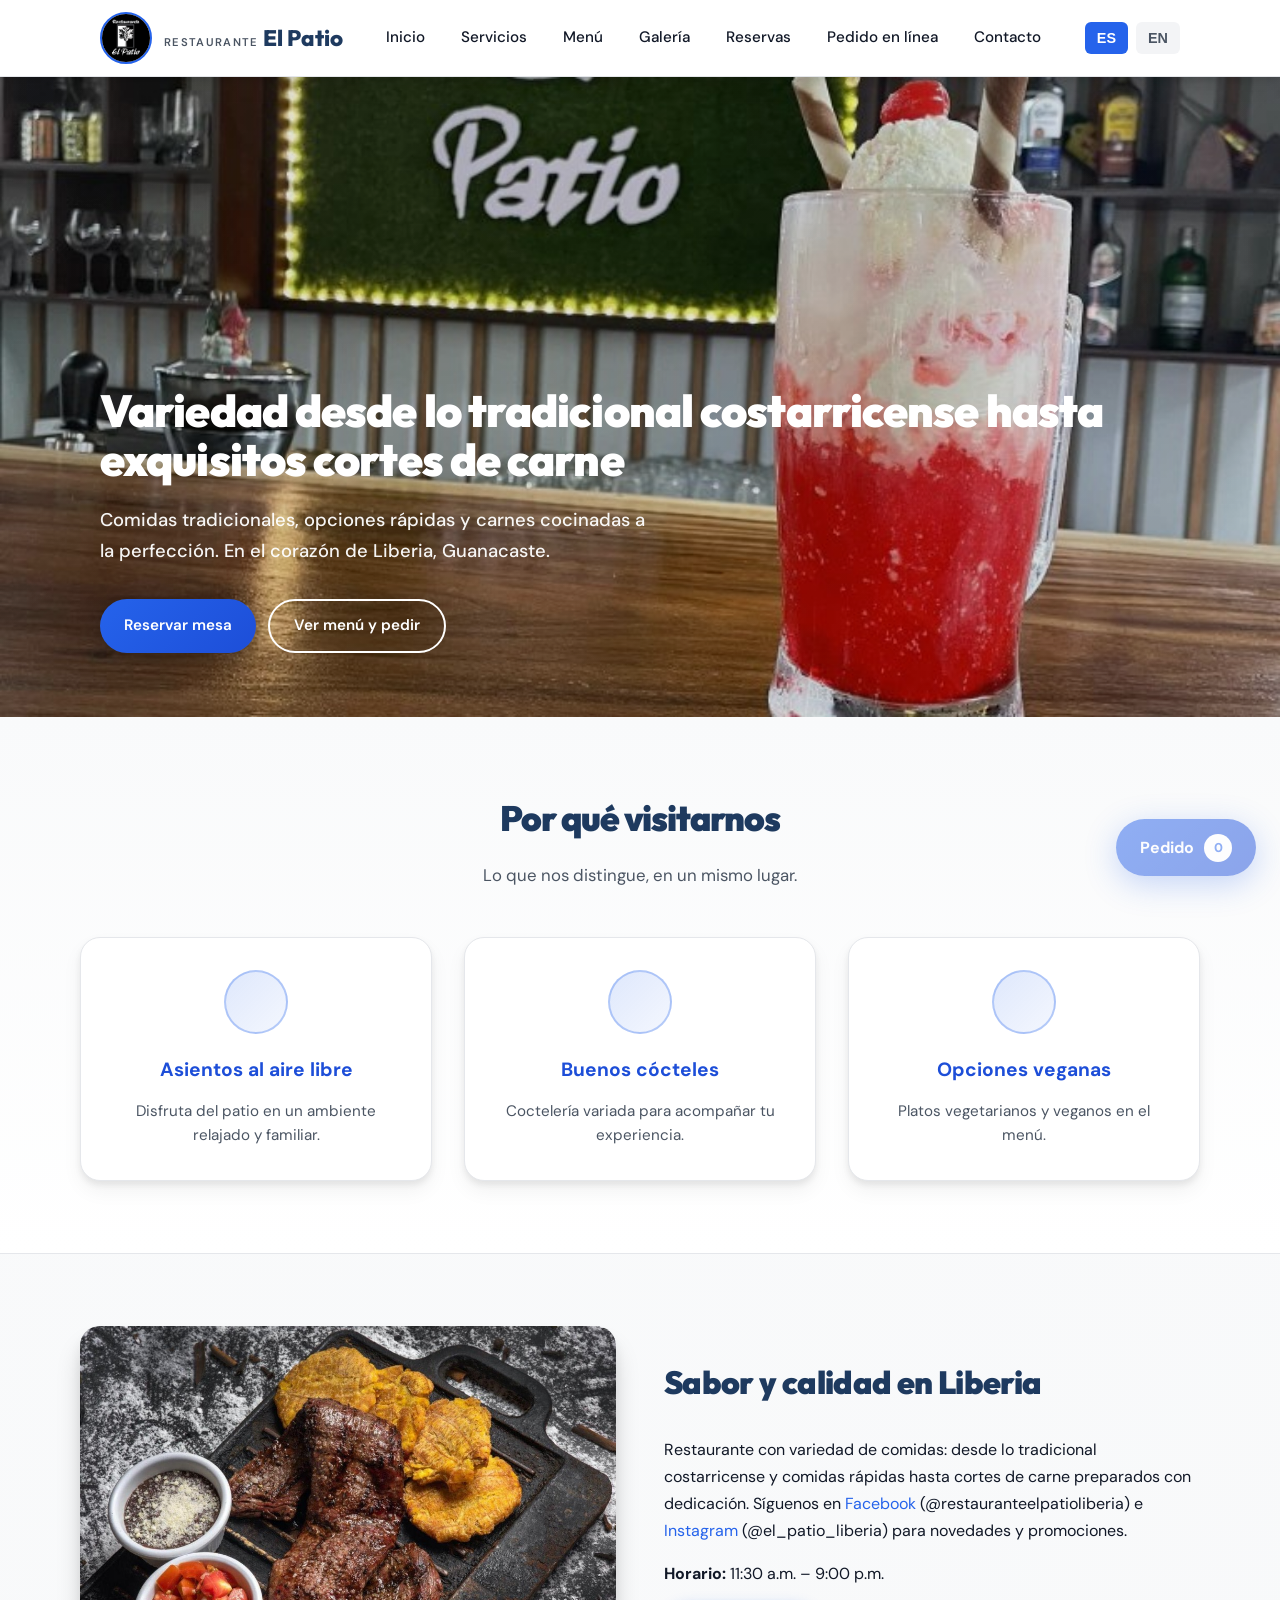
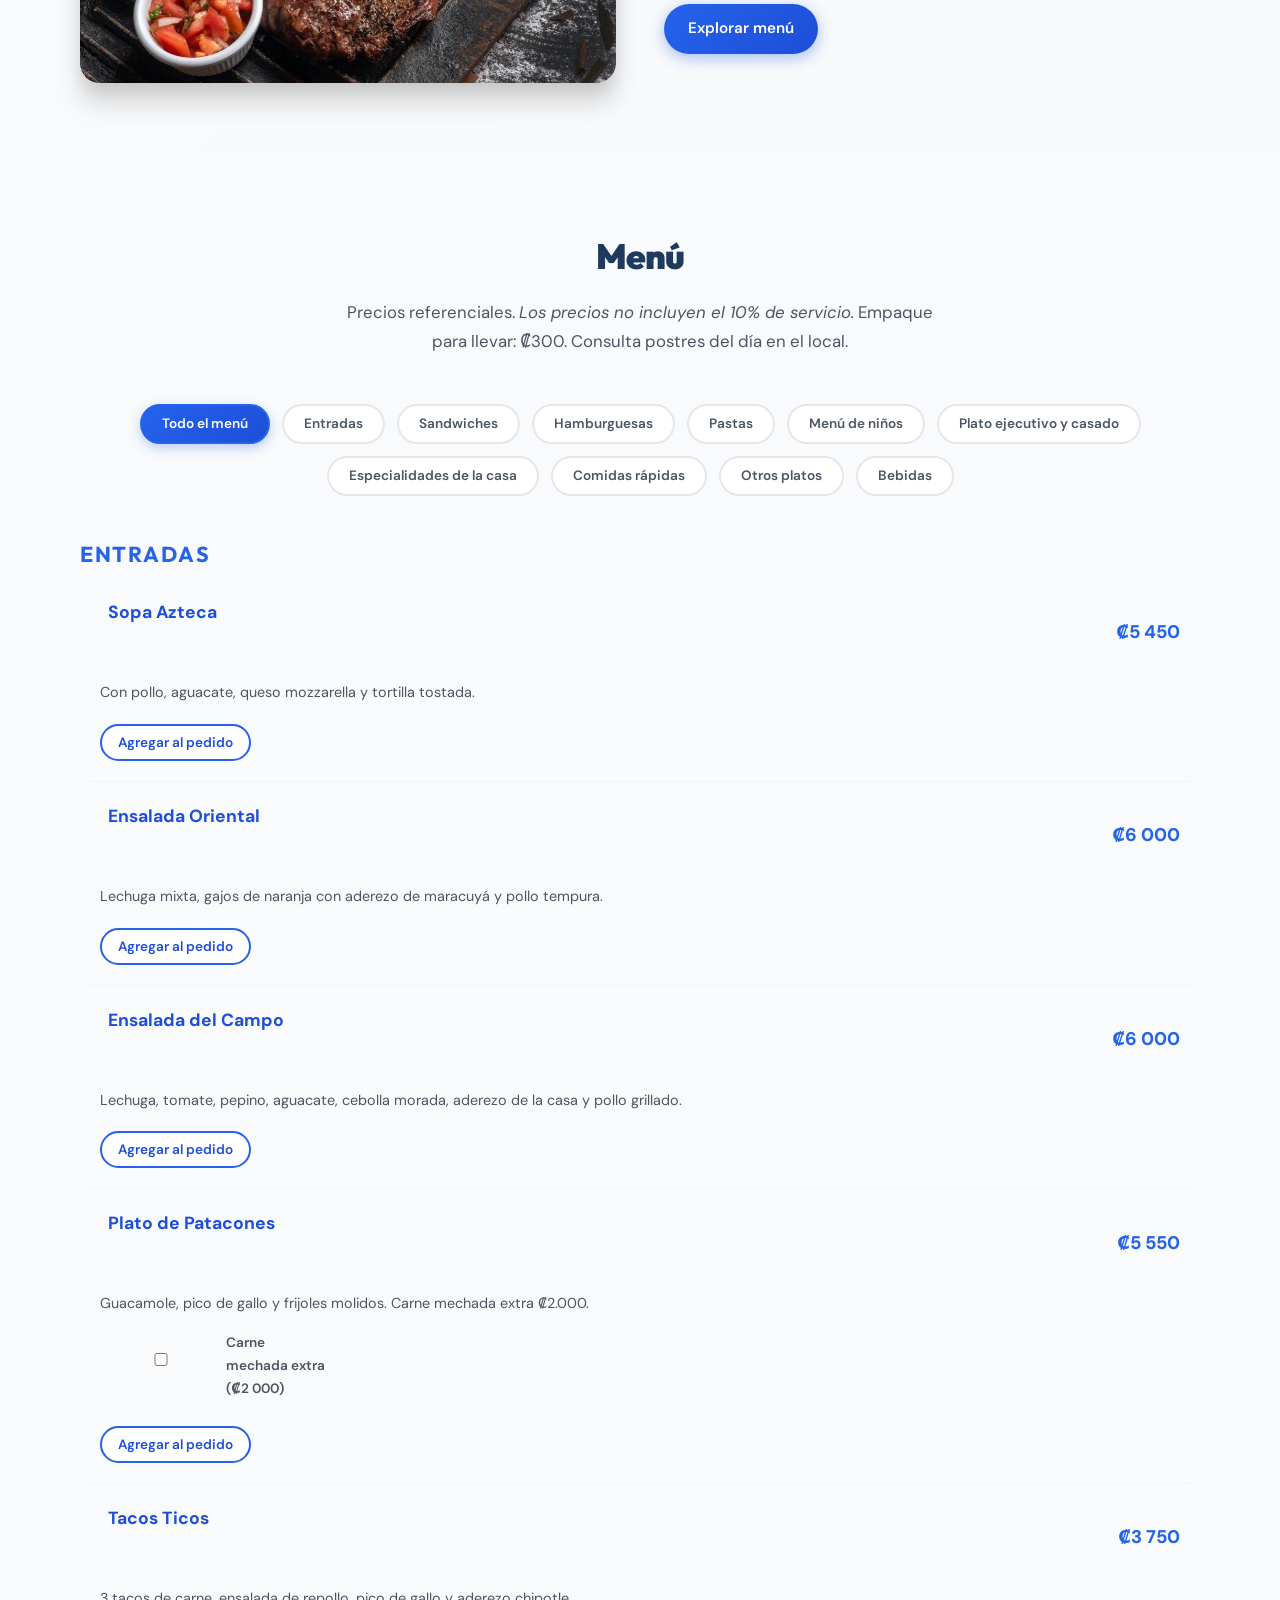
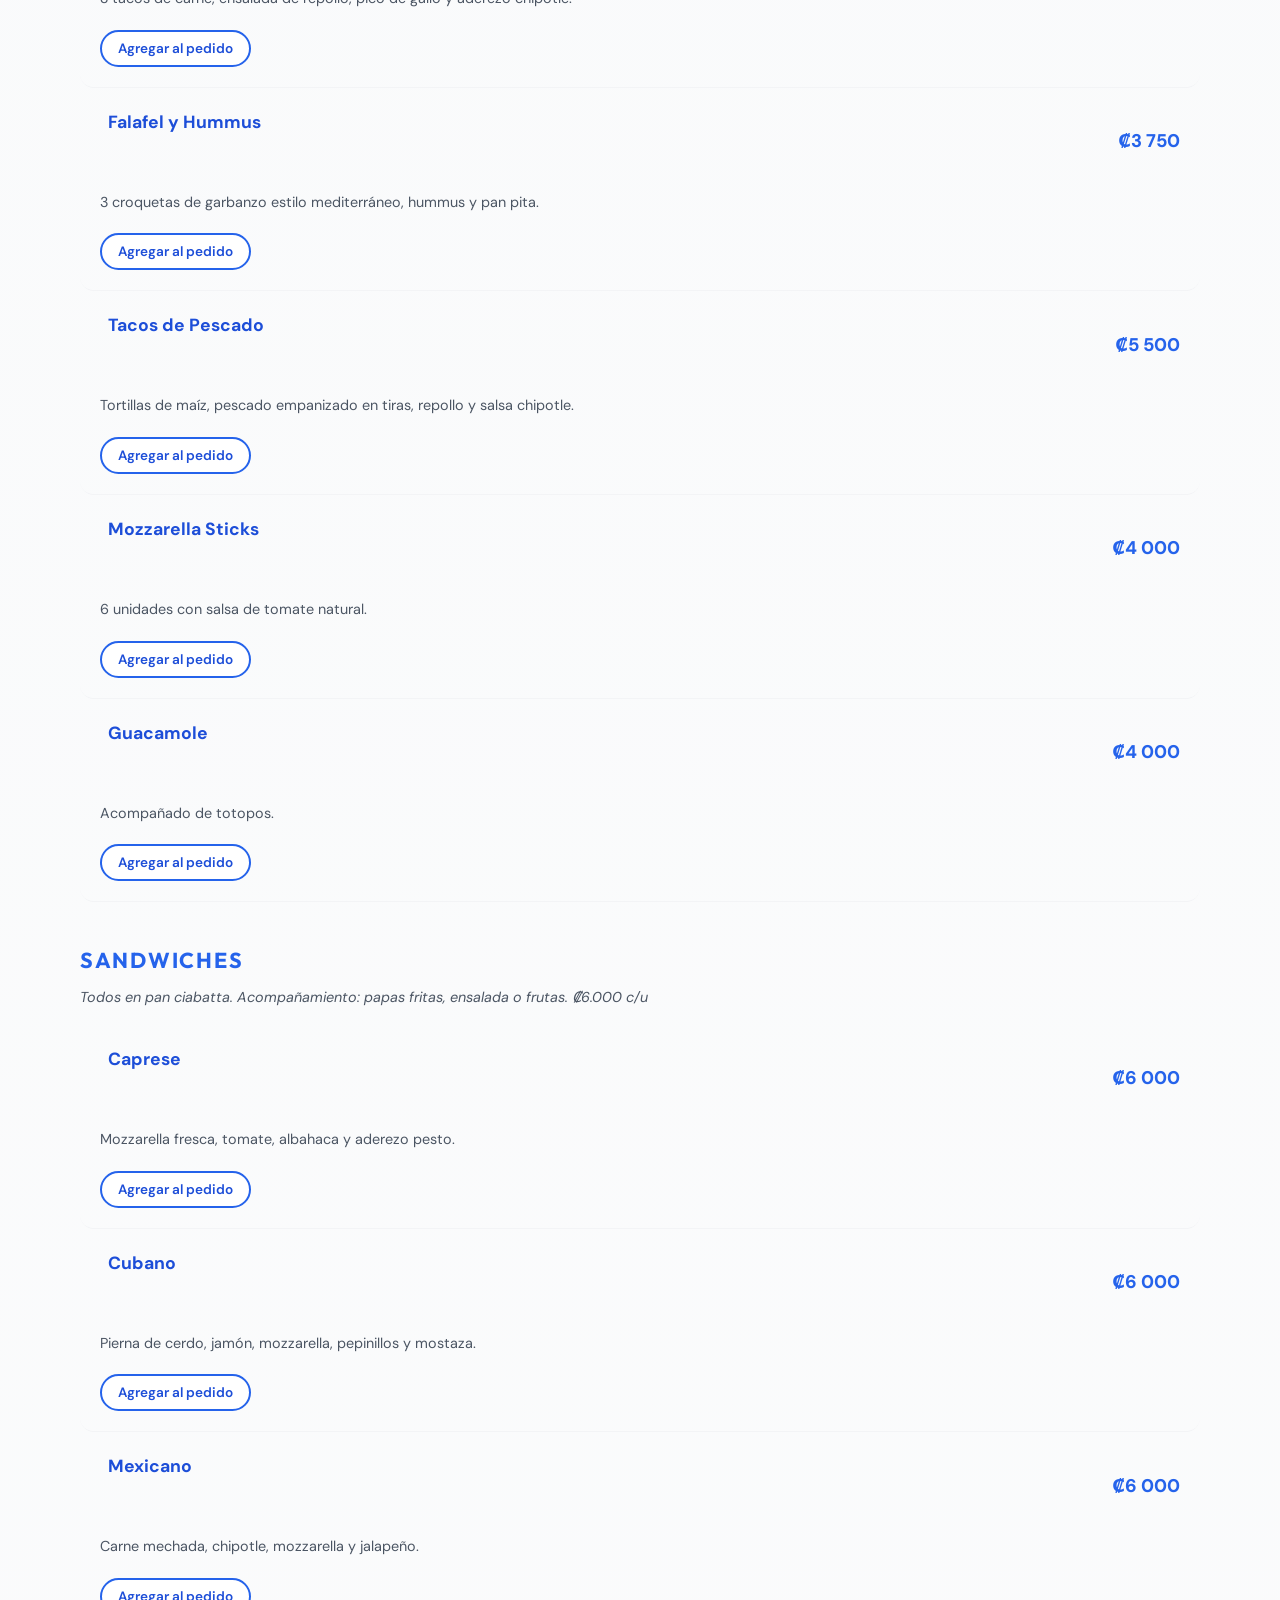
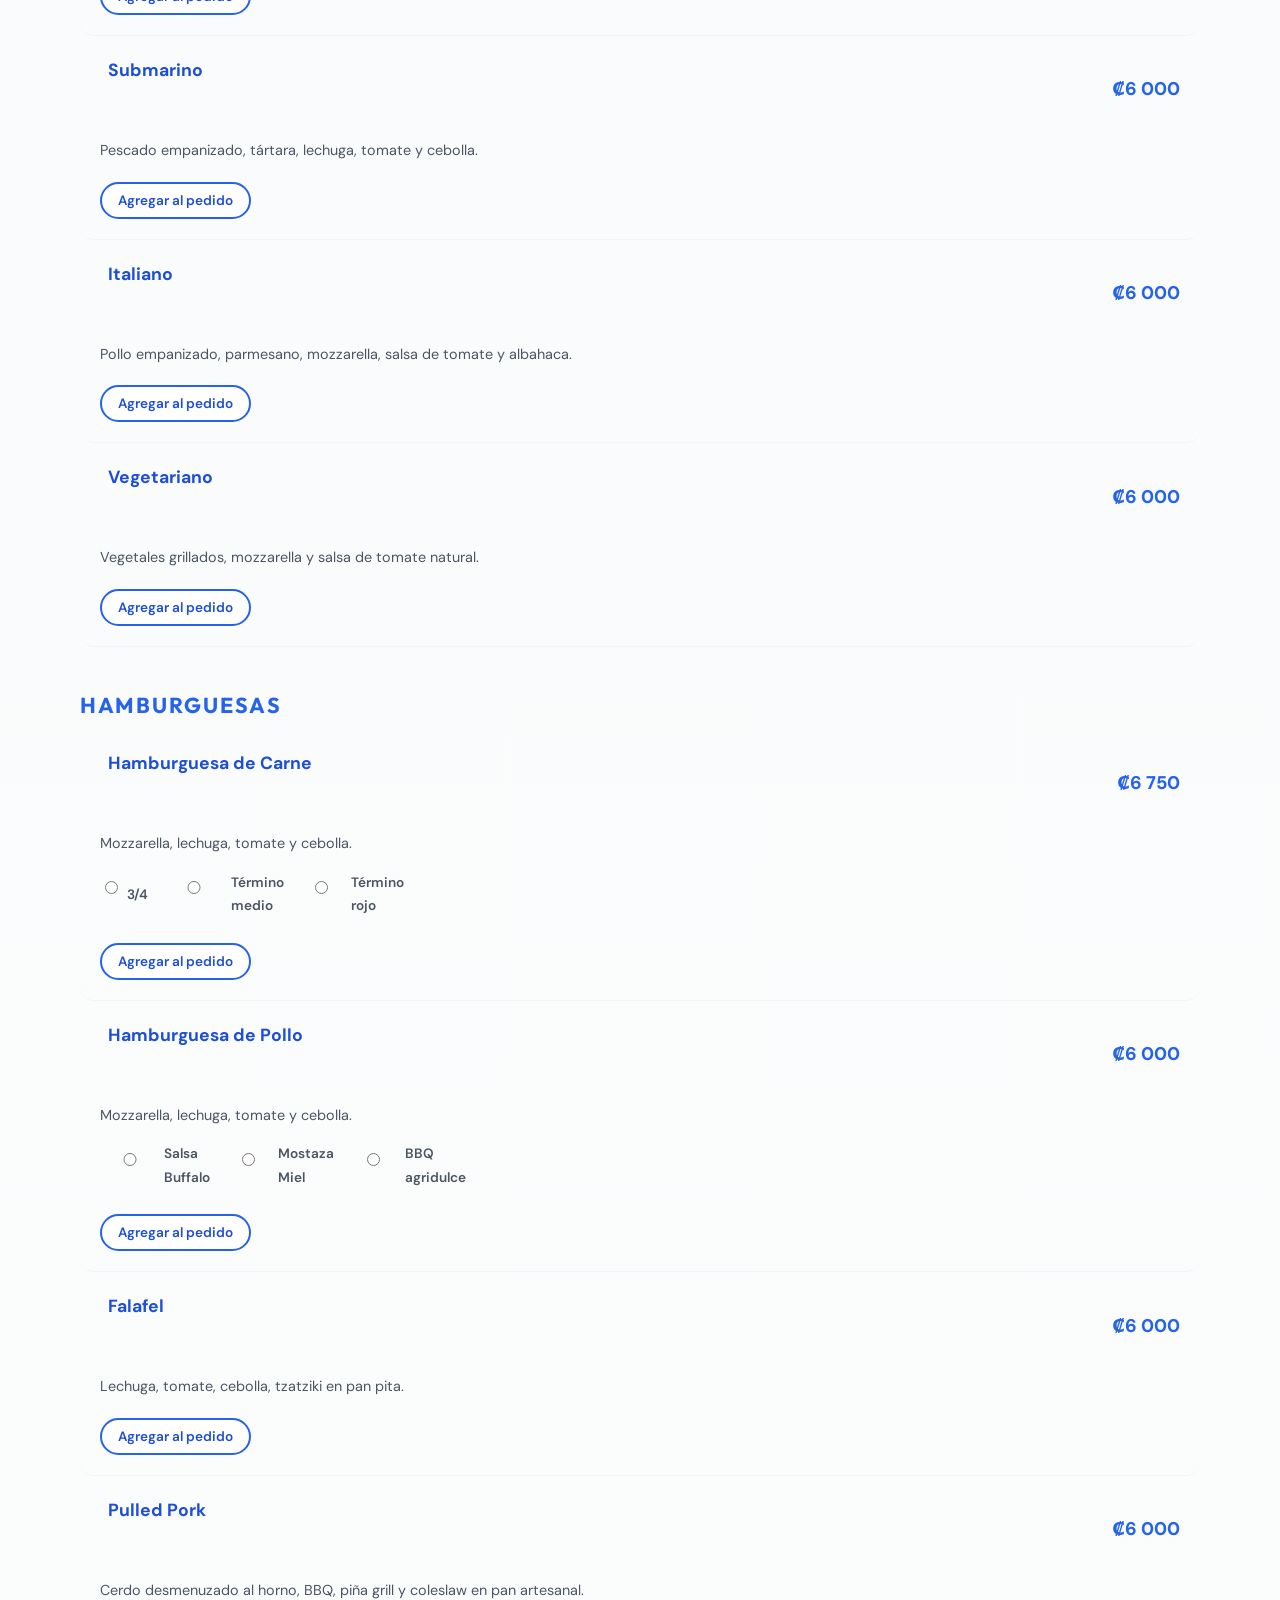
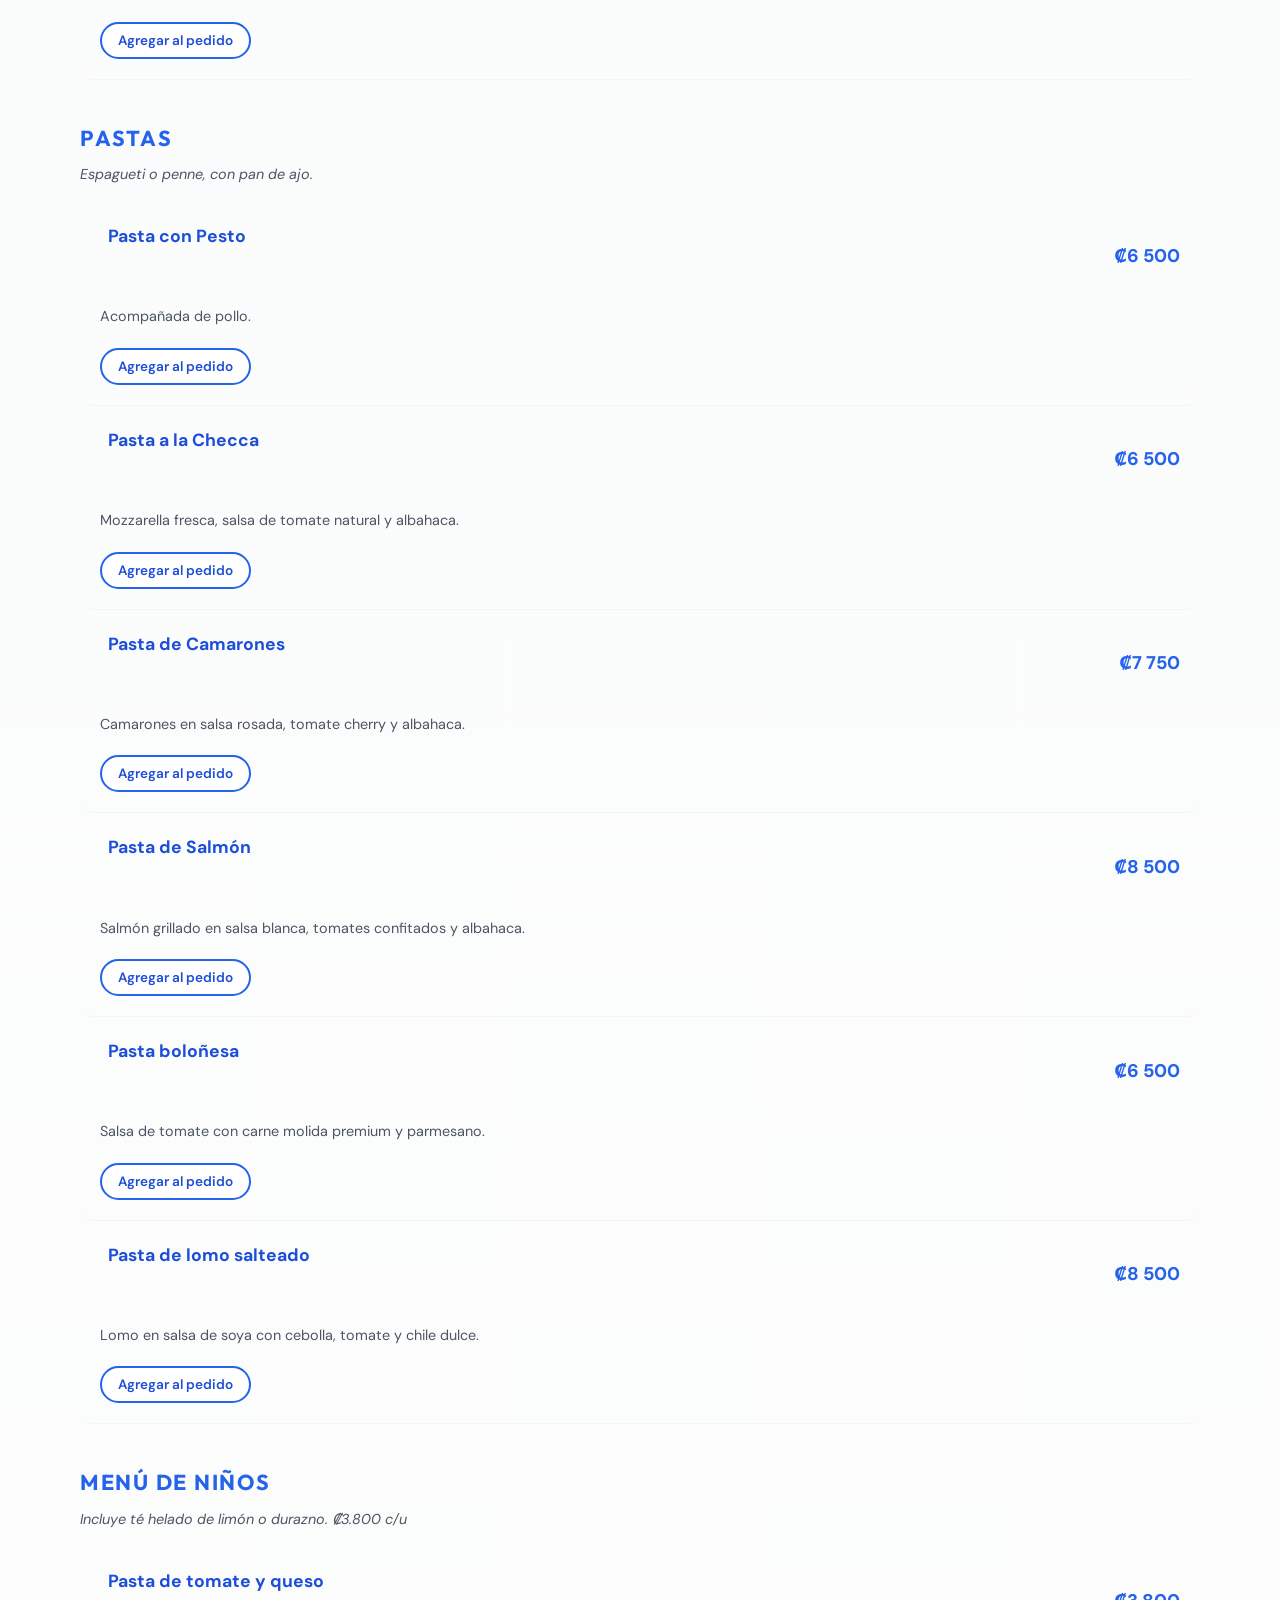
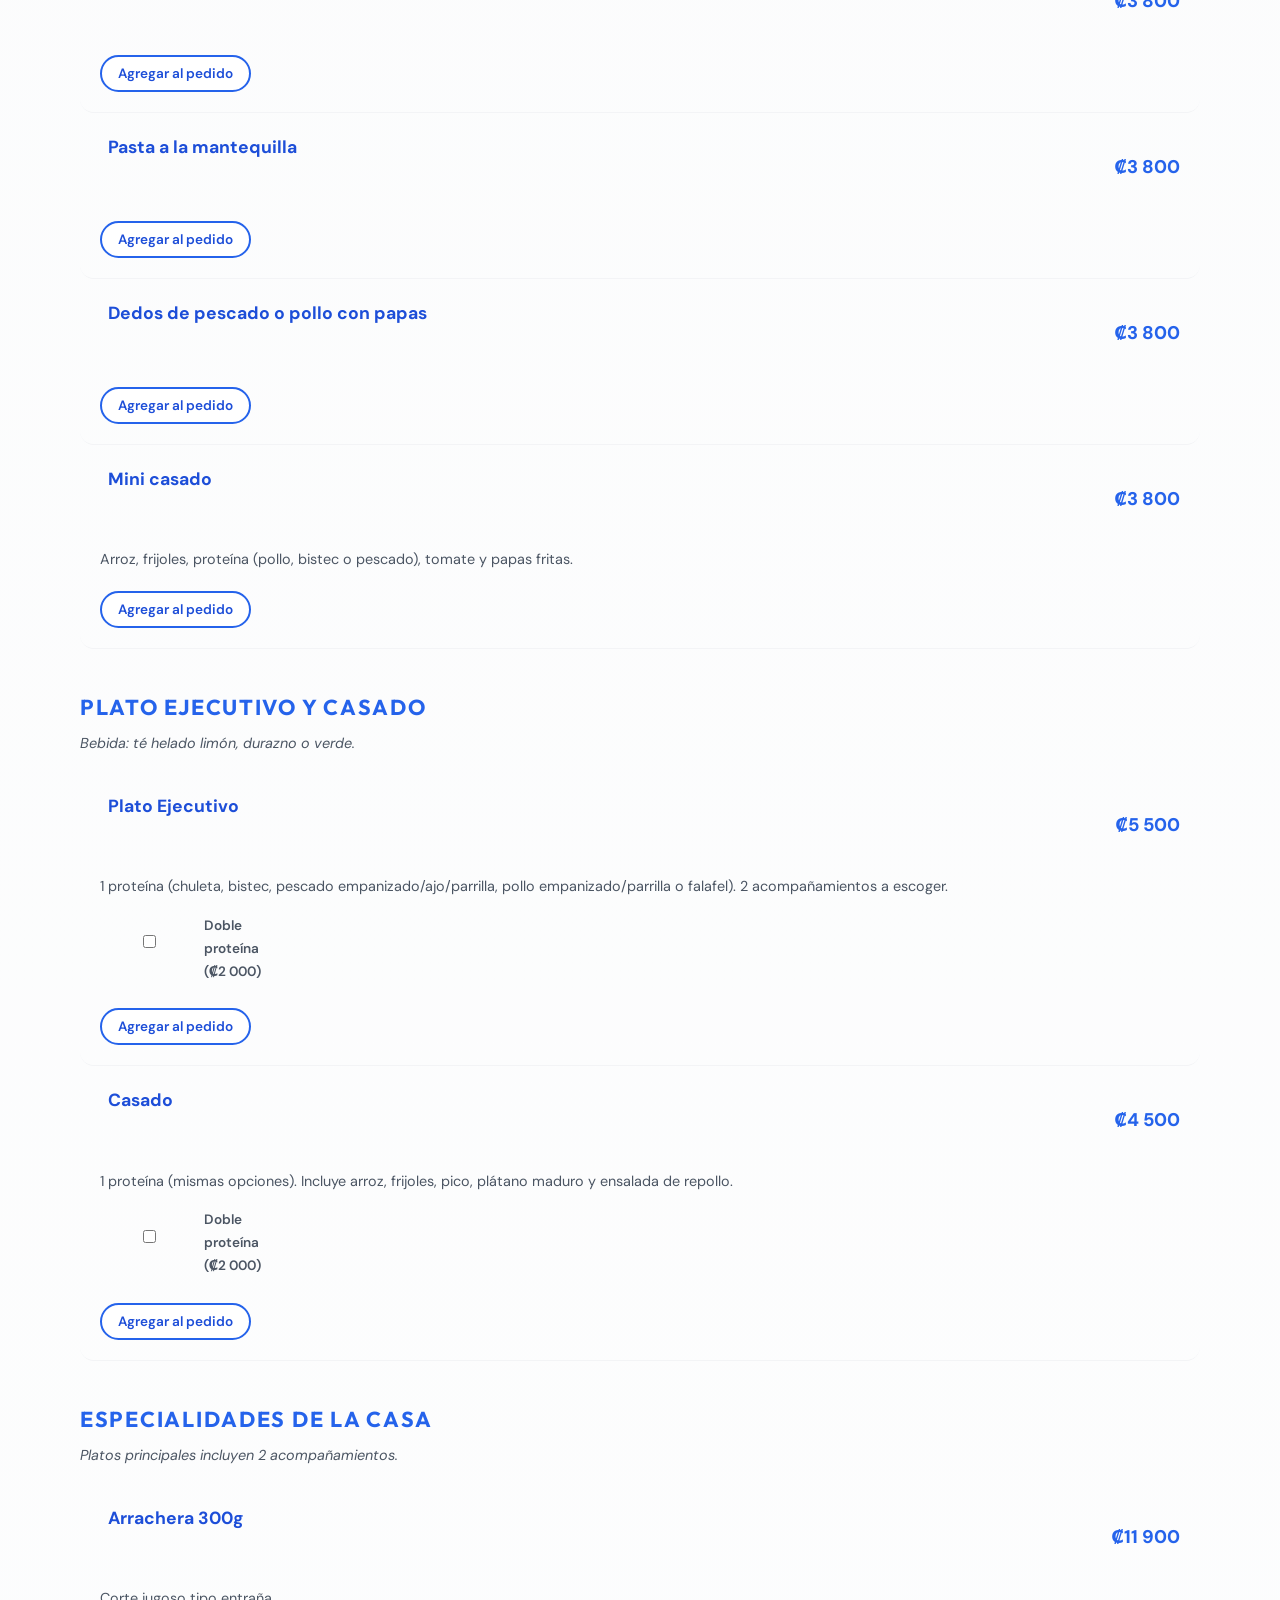
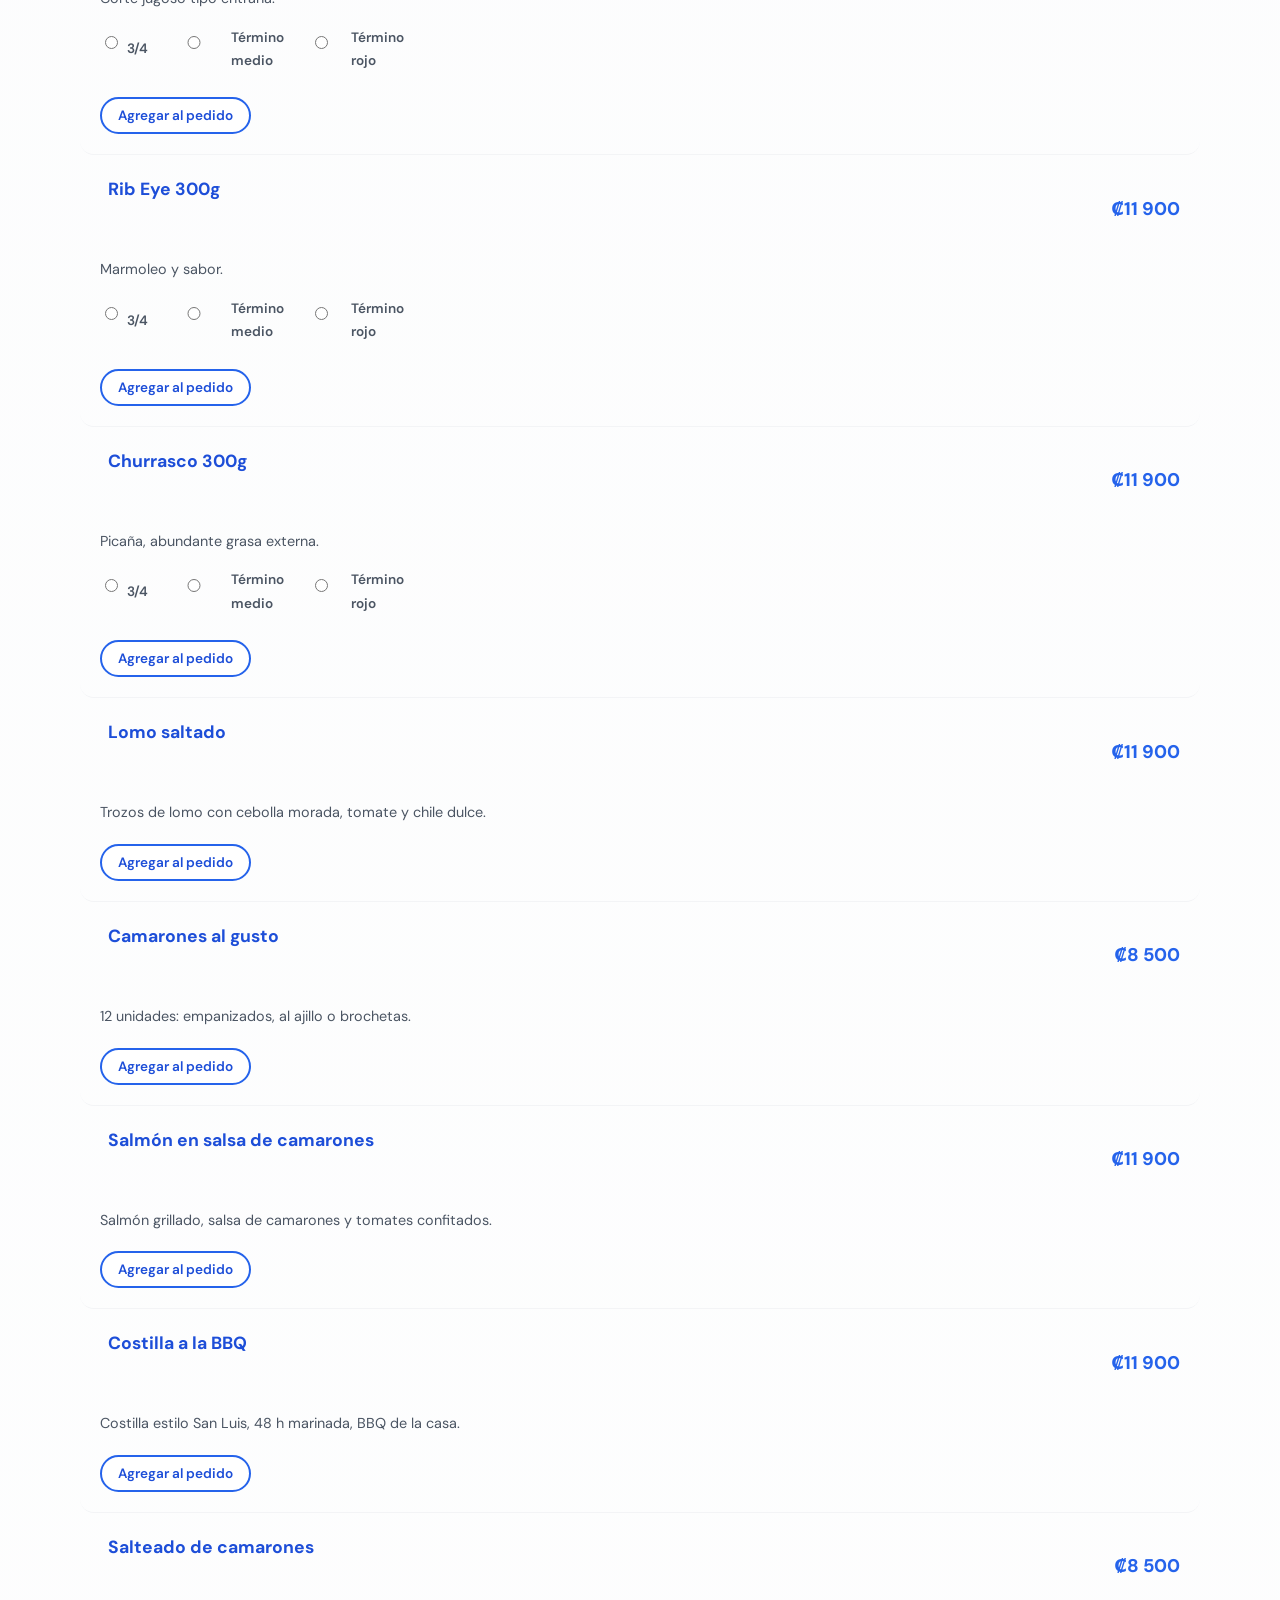
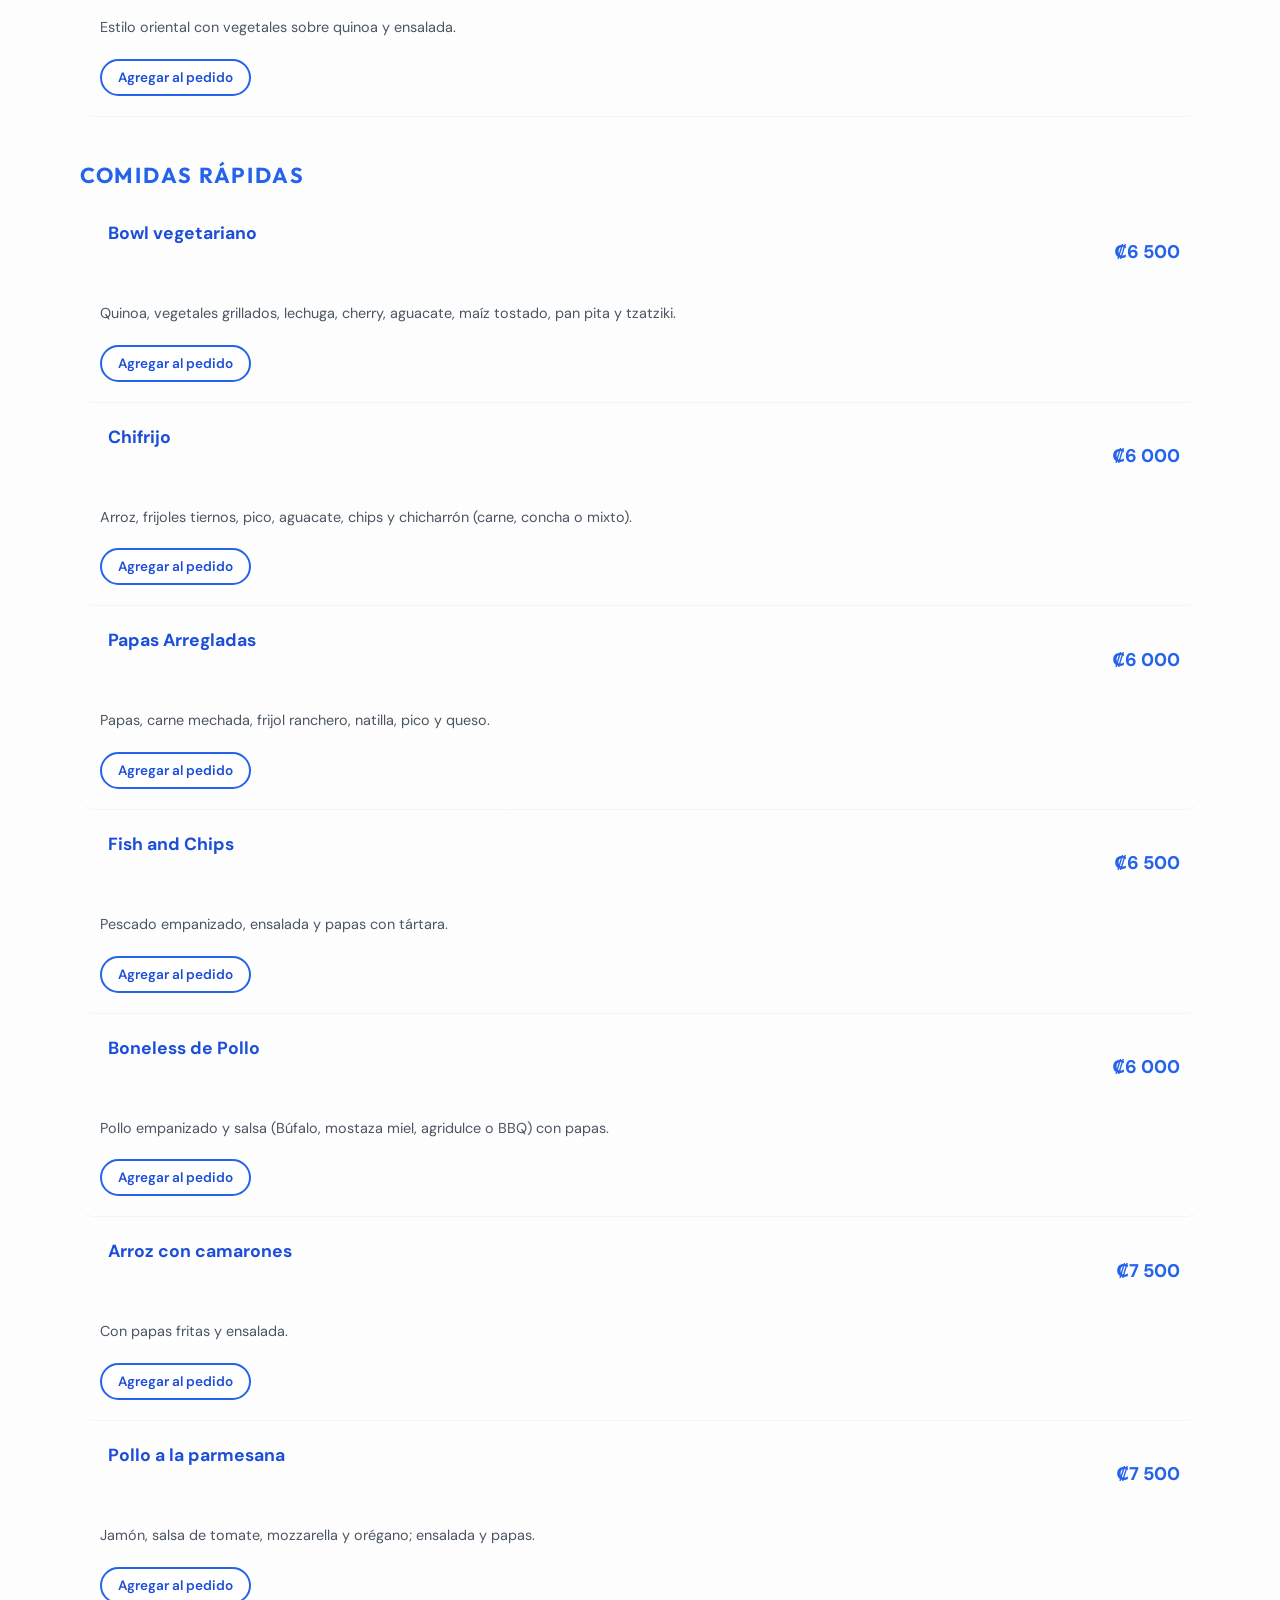
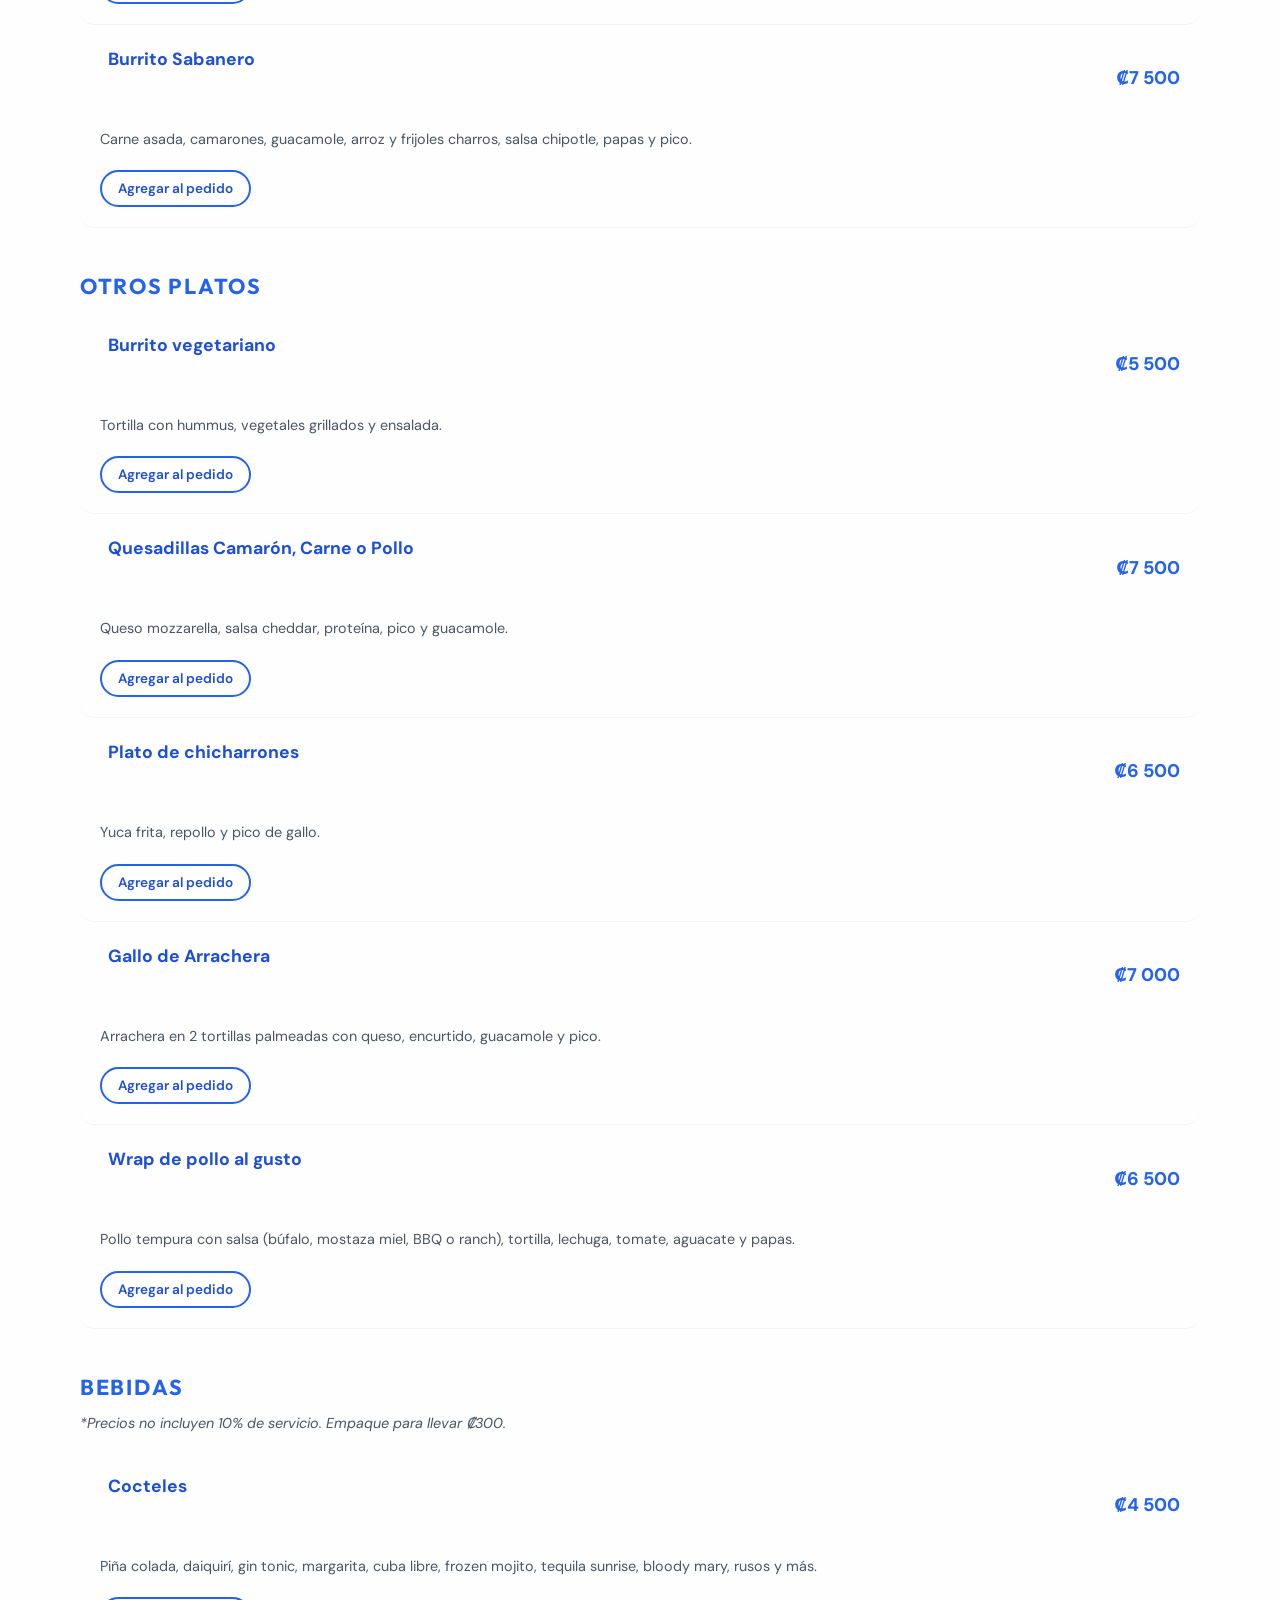
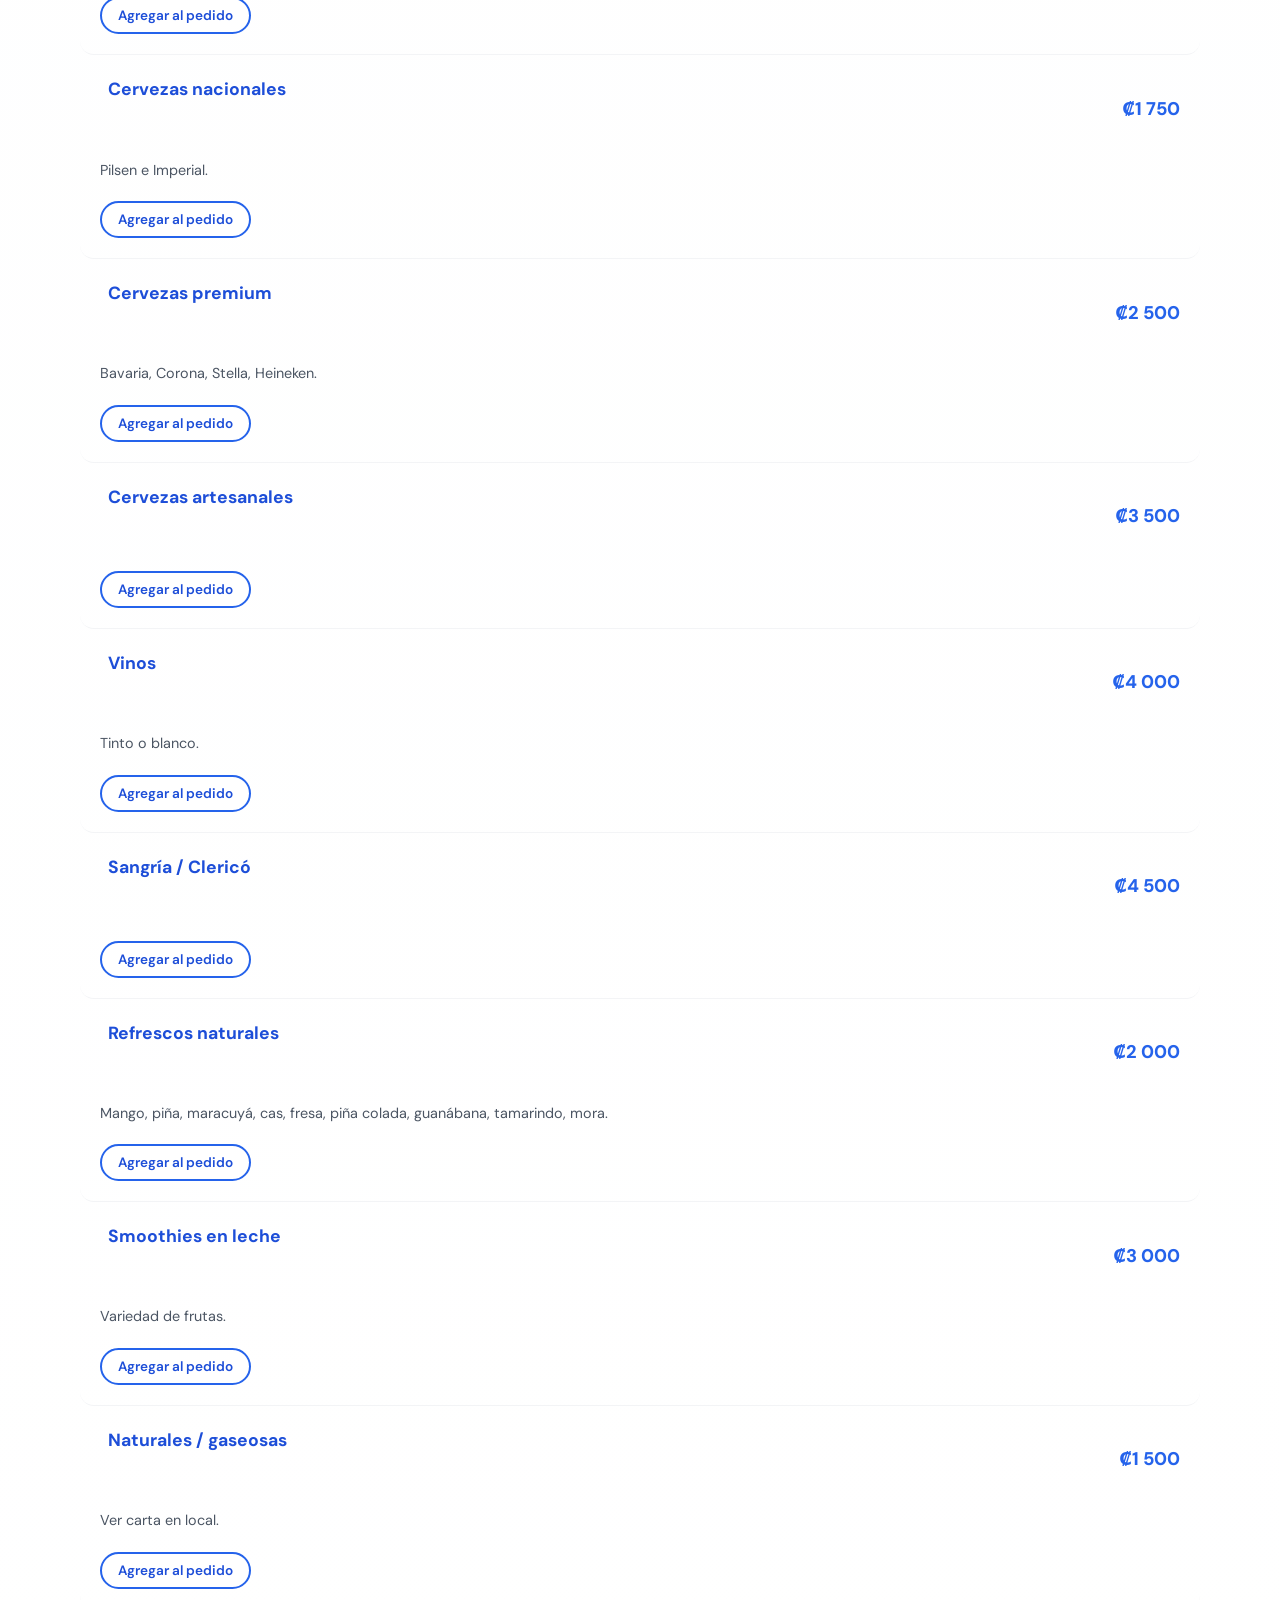
==== index.html @ 8b65661c "primer version pagina restaurante" ====
<!DOCTYPE html>
<html lang="es">
  <head>
    <meta charset="utf-8" />
    <meta name="viewport" content="width=device-width, initial-scale=1" />
    <meta name="description" content="Restaurante El Patio — Liberia, Guanacaste. Comida tradicional costarricense, comidas rápidas y cortes de carne. Reservas y pedidos en línea." />
    <meta name="keywords" content="restaurante, Liberia, Guanacaste, comida costarricense, cortes de carne, reservas, pedidos en línea, patio al aire libre" />
    <meta name="author" content="Restaurante El Patio" />
    <meta name="robots" content="index, follow" />
    <meta property="og:title" content="Restaurante El Patio | Liberia, Guanacaste" />
    <meta property="og:description" content="Comida tradicional costarricense, opciones rápidas y carnes cocinadas a la perfección. En el corazón de Liberia, Guanacaste." />
    <meta property="og:image" content="images/patio/logo1.png" />
    <meta property="og:url" content="https://www.restauranteelpatioliberia.com" />
    <meta property="og:type" content="website" />
    <meta name="twitter:card" content="summary_large_image" />
    <meta name="twitter:title" content="Restaurante El Patio | Liberia, Guanacaste" />
    <meta name="twitter:description" content="Comida tradicional costarricense, opciones rápidas y carnes cocinadas a la perfección." />
    <meta name="twitter:image" content="images/patio/logo1.png" />
    <title>Restaurante El Patio | Liberia, Guanacaste</title>
    <link rel="preconnect" href="https://fonts.googleapis.com" />
    <link rel="preconnect" href="https://fonts.gstatic.com" crossorigin />
    <link
      href="https://fonts.googleapis.com/css2?family=DM+Sans:ital,opsz,wght@0,9..40,400;0,9..40,600;0,9..40,700;1,9..40,400&family=Outfit:wght@600;700;800&display=swap"
      rel="stylesheet"
    />
    <link rel="stylesheet" href="css/styles.css" />
    <script type="application/ld+json">
    {
      "@context": "https://schema.org",
      "@type": "Restaurant",
      "name": "Restaurante El Patio",
      "description": "Comida tradicional costarricense, opciones rápidas y cortes de carne preparados con dedicación.",
      "address": {
        "@type": "PostalAddress",
        "streetAddress": "200 m norte de la Ermita de la Agonía",
        "addressLocality": "Liberia",
        "addressRegion": "Guanacaste",
        "addressCountry": "CR"
      },
      "telephone": "+50640346245",
      "url": "https://www.restauranteelpatioliberia.com",
      "servesCuisine": ["Costarricense", "Carnes", "Comida Rápida"],
      "priceRange": "$$",
      "openingHours": "Mo-Sa 11:30-21:00",
      "image": "images/patio/logo1.png"
    }
    </script>
  </head>
  <body>
    <a class="skip-link" href="#contenido-principal">Ir al contenido</a>

    <header class="site-header">
      <div class="header-inner">
        <a class="brand" href="#inicio">
          <img src="images/patio/logo1.png" alt="Logotipo Restaurante El Patio" width="59" height="59" />
          <span class="brand-text">
            <small>Restaurante</small>
            <strong>El Patio</strong>
          </span>
        </a>
        <button
          class="nav-toggle"
          type="button"
          id="nav-toggle"
          aria-expanded="false"
          aria-controls="main-nav"
          aria-label="Abrir menú"
        >
          <span class="nav-toggle-bars" aria-hidden="true"><span></span><span></span><span></span></span>
        </button>
        <nav class="nav" id="main-nav" aria-label="Principal">
          <ul class="nav-list">
            <li class="nav-item-desktop"><a href="#inicio" id="nav-inicio">Inicio</a></li>
            <li class="nav-item-desktop"><a href="#servicios" id="nav-servicios">Servicios</a></li>
            <li><a href="#menu" id="nav-menu">Menú</a></li>
            <li class="nav-item-desktop"><a href="#galeria" id="nav-galeria">Galería</a></li>
            <li><a href="#reservas" id="nav-reservas">Reservas</a></li>
            <li class="nav-item-desktop"><a href="#pedido" id="nav-pedido">Pedido en línea</a></li>
            <li><a href="#contacto" id="nav-contacto">Contacto</a></li>
          </ul>
          <div class="lang-selector-mobile">
            <button id="lang-es-mobile" class="lang-btn active" data-lang="es">ES</button>
            <button id="lang-en-mobile" class="lang-btn" data-lang="en">EN</button>
          </div>
        </nav>
        <div class="lang-selector">
          <button id="lang-es" class="lang-btn active" data-lang="es">ES</button>
          <button id="lang-en" class="lang-btn" data-lang="en">EN</button>
        </div>
      </div>
    </header>

    <div class="quick-action-bar" aria-label="Botones rápidos para móvil">
      <a class="btn btn-primary quick-action" href="#menu">Menú</a>
      <a class="btn btn-primary quick-action" href="#reservas">Reservar</a>
      <a class="btn btn-primary quick-action" href="#contacto">Contacto</a>
    </div>

    <main id="contenido-principal">
      <section class="hero" id="inicio" aria-labelledby="hero-title">
        <div class="hero-bg" role="img" aria-label="Ambiente del restaurante al aire libre"></div>
        <div class="hero-content">
          <h1 id="hero-title">Variedad desde lo tradicional costarricense hasta exquisitos cortes de carne</h1>
          <p class="lead" id="hero-lead">
            Comidas tradicionales, opciones rápidas y carnes cocinadas a la perfección. En el corazón de Liberia,
            Guanacaste.
          </p>
          <div class="hero-actions">
            <a class="btn btn-primary" href="#reservas" id="hero-btn-reservar">Reservar mesa</a>
            <a class="btn btn-outline" href="#pedido" style="border-color: #fff; color: #fff; background: transparent" id="hero-btn-menu">
              Ver menú y pedir</a
            >
          </div>
        </div>
      </section>

      <section class="section section-alt" id="servicios" aria-labelledby="servicios-title">
        <div class="container">
          <div class="section-head">
            <h2 id="servicios-title">Por qué visitarnos</h2>
            <p id="servicios-subtitle">Lo que nos distingue, en un mismo lugar.</p>
          </div>
          <div class="features">
            <div class="feature-card">
              <div class="icon" aria-hidden="true"></div>
              <h3 id="servicios-feature1">Asientos al aire libre</h3>
              <p id="servicios-desc1">Disfruta del patio en un ambiente relajado y familiar.</p>
            </div>
            <div class="feature-card">
              <div class="icon" aria-hidden="true"></div>
              <h3 id="servicios-feature2">Buenos cócteles</h3>
              <p id="servicios-desc2">Coctelería variada para acompañar tu experiencia.</p>
            </div>
            <div class="feature-card">
              <div class="icon" aria-hidden="true"></div>
              <h3 id="servicios-feature3">Opciones veganas</h3>
              <p id="servicios-desc3">Platos vegetarianos y veganos en el menú.</p>
            </div>
          </div>
        </div>
      </section>

      <section class="section" id="nosotros">
        <div class="container split">
          <div class="split-img">
            <img src="images/food-salsa.png" alt="Entrada fresca con totopos y aguacate" loading="lazy" />
          </div>
          <div class="split-text">
            <h2 id="nosotros-title">Sabor y calidad en Liberia</h2>
            <p id="nosotros-desc">
              Restaurante con variedad de comidas: desde lo tradicional costarricense y comidas rápidas hasta cortes de
              carne preparados con dedicación. Síguenos en
              <a href="https://www.facebook.com/restauranteelpatioliberia" rel="noopener noreferrer">Facebook</a>
              (@restauranteelpatioliberia) e
              <a href="https://www.instagram.com/el_patio_liberia" rel="noopener noreferrer">Instagram</a>
              (@el_patio_liberia) para novedades y promociones.
            </p>
            <p id="nosotros-precio">
             
              <strong>Horario:</strong> 12:00 a 9:00 p.m. · cierra los domingos.
            </p>
            <a class="btn btn-primary" href="#menu" id="nosotros-btn-menu">Explorar menú</a>
          </div>
        </div>
      </section>

      <section class="section section-alt" id="menu" aria-labelledby="menu-title">
        <div class="container">
          <div class="section-head">
            <h2 id="menu-title">Menú</h2>
            <p id="menu-note">
              Precios referenciales. <em>Los precios no incluyen el 10% de servicio.</em> Empaque para llevar: ₡300.
              Consulta postres del día en el local.
            </p>
          </div>
          <div class="menu-filters" id="menu-filters"></div>
          <div id="menu-root"></div>
        </div>
      </section>

      <section class="section" id="galeria" aria-labelledby="galeria-title">
        <div class="container">
          <div class="section-head">
            <h2 id="galeria-title">Galería</h2>
            <p id="galeria-desc">Ambiente, platos y bebidas de Restaurante El Patio. Toca una foto para ampliarla.</p>
          </div>
          <div class="gallery-grid" id="gallery-grid">
            <button type="button" class="gallery-item" data-full="images/patio/gato.jpg" aria-label="Ver foto: patio nocturno con luces">
              <img src="images/patio/gato.jpg" alt="Patio exterior del restaurante de noche con luces" loading="lazy" width="400" height="300" />
            </button>
            <button type="button" class="gallery-item" data-full="images/patio/rest1.png" aria-label="Ver foto: terraza nocturna">
              <img src="images/patio/rest1.png" alt="Terraza con iluminación y mesas" loading="lazy" width="400" height="300" />
            </button>
            <button type="button" class="gallery-item" data-full="images/patio/rest.jpeg" aria-label="Ver foto: ambiente nocturno">
              <img src="images/patio/rest.jpeg" alt="Zona de asientos al aire libre por la noche" loading="lazy" width="400" height="300" />
            </button>
            <button type="button" class="gallery-item" data-full="images/patio/caption.jpg" aria-label="Ver foto: interior del restaurante">
              <img src="images/patio/caption.jpg" alt="Interior con mesas de madera y barra" loading="lazy" width="400" height="300" />
            </button>
            <button type="button" class="gallery-item" data-full="images/patio/arrachera.jpg" aria-label="Ver foto: arrachera">
              <img src="images/patio/arrachera.jpg" alt="Plato de arrachera con ensalada y vegetales" loading="lazy" width="400" height="300" />
            </button>
            <button type="button" class="gallery-item" data-full="images/patio/carne.jpg" aria-label="Ver foto: carne y guarniciones">
              <img src="images/patio/carne.jpg" alt="Carne a la parrilla con salsas y plátanos" loading="lazy" width="400" height="300" />
            </button>
            <button type="button" class="gallery-item" data-full="images/patio/pasta.jpg" aria-label="Ver foto: pasta">
              <img src="images/patio/pasta.jpg" alt="Pasta en salsa cremosa con pan" loading="lazy" width="400" height="300" />
            </button>
            <button type="button" class="gallery-item" data-full="images/patio/churchil.jpeg" aria-label="Ver foto: churchill">
              <img src="images/patio/churchil.jpeg" alt="Churchill en vaso alto" loading="lazy" width="400" height="300" />
            </button>
          </div>
        </div>
      </section>

      <section class="section" id="reservas" aria-labelledby="reservas-title">
        <div class="container">
          <div class="section-head">
            <h2 id="reservas-title">Reserva en línea</h2>
            <p id="reservas-desc">
              Completa el formulario y enviaremos tu solicitud por WhatsApp al
              <a href="https://wa.me/50683180049" rel="noopener noreferrer">8318 0049</a>. También puedes llamarnos al
              <a href="tel:+50640346245">4034 6245</a>. Te confirmarán disponibilidad por el mismo medio.
            </p>
          </div>
          <div class="card" style="max-width: 520px; margin-inline: auto">
            <h3 id="reservas-form-title">Datos de la reserva</h3>
            <form id="form-reserva" novalidate>
              <label for="nombre" id="reservas-nombre">Nombre completo</label>
              <input id="nombre" name="nombre" type="text" required autocomplete="name" />

              <label for="telefono" id="reservas-telefono">Teléfono</label>
              <input id="telefono" name="telefono" type="tel" required autocomplete="tel" placeholder="Ej. 8888-8888" />

              <label for="fecha" id="reservas-fecha">Fecha</label>
              <input id="fecha" name="fecha" type="date" required />

              <label for="hora" id="reservas-hora">Hora</label>
              <input id="hora" name="hora" type="time" required />

              <label for="personas" id="reservas-personas">Número de personas</label>
              <input id="personas" name="personas" type="number" min="1" max="30" value="2" required />

              <label for="notas" id="reservas-notas">Notas (opcional)</label>
              <textarea id="notas" name="notas" placeholder="Cumpleaños, mesa preferida, etc."></textarea>

              <button class="btn btn-primary" type="submit" style="width: 100%" id="reservas-btn-enviar">Enviar por WhatsApp</button>
            </form>
          </div>
        </div>
      </section>

      <section class="section section-alt" id="pedido" aria-labelledby="pedido-title">
        <div class="container">
          <div class="section-head">
            <h2 id="pedido-title">Pedido en línea</h2>
            <p id="pedido-desc">
              Arma tu pedido desde la sección <a href="#menu">Menú</a> con el botón «Agregar al pedido». Revisa el
              carrito flotante, ajusta cantidades y envía el pedido por WhatsApp al
              <a href="https://wa.me/50683180049" rel="noopener noreferrer">8318 0049</a>. Para llamadas:
              <a href="tel:+50640346245">4034 6245</a>. Puedes combinarlo con
              <strong>servicio a domicilio</strong> coordinando por el mismo canal.
            </p>
          </div>
          <div class="card" style="max-width: 640px; margin-inline: auto; text-align: center">
            <h3 style="margin-top: 0" id="pedido-how-title">¿Cómo funciona?</h3>
            <ol style="text-align: left; max-width: 42ch; margin-inline: auto" id="pedido-steps">
              <li id="pedido-step1">Elige platos en el menú y agrégalos al carrito.</li>
              <li id="pedido-step2">Abre el carrito (botón inferior derecho).</li>
              <li id="pedido-step3">Envía el resumen por WhatsApp para confirmar disponibilidad y total.</li>
            </ol>
            <p style="margin-bottom: 0; font-size: 0.95rem; color: var(--gray-600)" id="pedido-note">
              El carrito guarda en este dispositivo hasta que envíes o vacíes el pedido.
            </p>
          </div>
        </div>
      </section>

      <section class="section" id="contacto" aria-labelledby="contacto-title">
        <div class="container split">
          <div>
            <h2 id="contacto-title">Contacto y ubicación</h2>
            <p id="contacto-direccion">
              <strong>Dirección:</strong><br />
              200 m norte de la Ermita de la Agonía, Provincia de Guanacaste, Liberia.
            </p>
            <p id="contacto-telefono">
              <strong>Teléfono:</strong>
              <a href="tel:+50640346245">4034 6245</a><br />
              <strong>WhatsApp:</strong>
              <a href="https://wa.me/50683180049" rel="noopener noreferrer">8318 0049</a>
            </p>
            <p id="contacto-horario">
              <strong>Horario:</strong> Abierto a las 11:30 a.m · cierra a las 9:00 p.m.<br />
              Cierra los domingos.
            </p>
            <p>
              <a
                class="btn btn-primary"
                href="https://www.google.com/maps/search/?api=1&query=Restaurante+El+Patio+Liberia+Guanacaste"
                rel="noopener noreferrer"
                id="contacto-btn-maps"
                >Cómo llegar en Maps</a
              >
            </p>
          </div>
          <div class="split-img">
            <img src="images/building.png" alt="Fachada del Restaurante El Patio" loading="lazy" />
          </div>
        </div>
      </section>
    </main>

    <footer class="footer">
      <div class="footer-grid">
        <div>
          <h3 id="footer-title">Restaurante El Patio</h3>
          <p id="footer-info">
            200 m norte de la Ermita de la Agonía, Liberia, Guanacaste.<br />
            Tel. <a href="tel:+50640346245">4034 6245</a><br />
            WhatsApp <a href="https://wa.me/50683180049" rel="noopener noreferrer">8318 0049</a>
          </p>
          <p style="margin-top: 1rem" id="footer-note">*Precios no incluyen 10% de servicio. Empaque para llevar ₡300.</p>
        </div>
        <div>
          <h3 id="footer-redes">Redes</h3>
          <ul class="social-links">
            <li>
              <a href="https://www.facebook.com/restauranteelpatioliberia" rel="noopener noreferrer">Facebook</a>
            </li>
            <li>
              <a href="https://www.instagram.com/el_patio_liberia" rel="noopener noreferrer">Instagram</a>
            </li>
          </ul>
        </div>
        <div>
          <h3 id="footer-enlaces">Enlaces</h3>
          <ul>
            <li><a href="#menu">Menú</a></li>
            <li><a href="#galeria">Galería</a></li>
            <li><a href="#reservas">Reservas</a></li>
            <li><a href="#pedido">Pedido en línea</a></li>
          </ul>
        </div>
      </div>
      <p class="footer-bottom" id="footer-copyright">© <span id="year"></span> Restaurante El Patio. Liberia, Costa Rica.</p>
    </footer>

    <button type="button" class="cart-fab" id="cart-fab" aria-label="Abrir carrito de pedido">
      Pedido <span class="count" id="cart-count">0</span>
    </button>

    <div
      class="lightbox-backdrop"
      id="lightbox"
      role="dialog"
      aria-modal="true"
      aria-hidden="true"
      aria-label="Vista ampliada de la foto"
      hidden
    >
      <button type="button" class="lightbox-close" id="lightbox-close" aria-label="Cerrar galería">Cerrar</button>
      <img class="lightbox-img" id="lightbox-img" src="" alt="" />
    </div>

    <div class="modal-backdrop" id="cart-modal" role="dialog" aria-modal="true" aria-hidden="true" aria-labelledby="cart-title">
      <div class="modal">
        <h2 id="cart-title">Tu pedido</h2>
        <div id="cart-lines"></div>
        <div class="cart-total"><span id="cart-total-text">Total estimado:</span> <span id="cart-total-amount">₡0</span></div>
        <div class="modal-actions">
          <button type="button" class="btn btn-primary" id="whatsapp-order">Enviar pedido por WhatsApp</button>
          <button type="button" class="btn btn-ghost" id="cart-btn-cerrar">Cerrar</button>
        </div>
      </div>
    </div>

    <script>
      document.getElementById("year").textContent = new Date().getFullYear();
    </script>
    <script src="js/translations.js"></script>
    <script src="js/menu-data.js"></script>
    <script src="js/app.js"></script>
  </body>
</html>
---- css/styles.css ----
:root {
  --blue: #2563eb;
  --blue-dark: #1d4ed8;
  --blue-muted: #1e3a5f;
  --white: #ffffff;
  --gray-50: #f9fafb;
  --gray-100: #f3f4f6;
  --gray-200: #e5e7eb;
  --gray-600: #4b5563;
  --gray-900: #111827;
  --radius: 14px;
  --radius-lg: 20px;
  --shadow: 0 4px 6px rgba(0, 0, 0, 0.07), 0 10px 20px rgba(0, 0, 0, 0.05);
  --shadow-md: 0 10px 15px rgba(0, 0, 0, 0.1), 0 4px 6px rgba(0, 0, 0, 0.05);
  --shadow-lg: 0 20px 25px rgba(0, 0, 0, 0.15), 0 8px 12px rgba(0, 0, 0, 0.06);
  --font-sans: "DM Sans", system-ui, sans-serif;
  --font-display: "Outfit", var(--font-sans);
  --transition: all 0.3s cubic-bezier(0.4, 0, 0.2, 1);
}

*,
*::before,
*::after {
  box-sizing: border-box;
}

html {
  scroll-behavior: smooth;
}

@keyframes fadeInUp {
  from {
    opacity: 0;
    transform: translateY(20px);
  }
  to {
    opacity: 1;
    transform: translateY(0);
  }
}

@keyframes slideInLeft {
  from {
    opacity: 0;
    transform: translateX(-20px);
  }
  to {
    opacity: 1;
    transform: translateX(0);
  }
}

@keyframes pulse-glow {
  0%, 100% {
    box-shadow: 0 0 0 0 rgba(37, 99, 235, 0.7);
  }
  50% {
    box-shadow: 0 0 0 8px rgba(37, 99, 235, 0);
  }
}

@keyframes zoomSlow {
  from {
    transform: scale(1);
  }
  to {
    transform: scale(1.05);
  }
}

body {
  margin: 0;
  font-family: var(--font-sans);
  font-size: 1rem;
  line-height: 1.7;
  color: var(--gray-900);
  background: linear-gradient(135deg, #f9fafb 0%, #f3f4f6 100%);
  min-height: 100vh;
  overflow-x: hidden;
}

img {
  max-width: 100%;
  height: auto;
  display: block;
}

a {
  color: var(--blue);
  text-decoration: none;
  transition: var(--transition);
}

a:hover {
  color: var(--blue-dark);
  text-decoration: underline;
}

.skip-link {
  position: absolute;
  left: -9999px;
  z-index: 999;
  padding: 1rem;
  background: var(--blue);
  color: var(--white);
  transition: var(--transition);
}

.skip-link:focus {
  left: 0;
}

.site-header {
  position: sticky;
  top: 0;
  z-index: 100;
  background: var(--white);
  border-bottom: 1px solid var(--gray-200);
  box-shadow: var(--shadow);
}

.header-inner {
  max-width: 1120px;
  margin: 0 auto;
  padding: 0.75rem 1.25rem;
  display: flex;
  align-items: center;
  justify-content: space-between;
  gap: 1rem;
}

.brand {
  display: flex;
  align-items: center;
  gap: 0.75rem;
  color: inherit;
  text-decoration: none;
}

.brand:hover {
  text-decoration: none;
}

.brand img {
  width: 52px;
  height: 52px;
  object-fit: contain;
  border-radius: 50%;
  border: 2px solid var(--blue);
  transition: var(--transition);
}

.brand img:hover {
  transform: scale(1.05);
}

.brand-text small {
  font-size: 0.7rem;
  letter-spacing: 0.12em;
  text-transform: uppercase;
  color: var(--gray-600);
  font-weight: 600;
}

.brand-text strong {
  font-family: var(--font-display);
  font-size: 1.4rem;
  font-weight: 800;
  color: var(--blue-muted);
}

.nav-toggle {
  display: none;
  background: var(--gray-100);
  border: none;
  padding: 0.55rem 0.7rem;
  border-radius: 8px;
  cursor: pointer;
  line-height: 0;
  transition: var(--transition);
}

.nav-toggle:hover {
  background: var(--gray-200);
}

.nav-toggle-bars {
  display: flex;
  flex-direction: column;
  justify-content: center;
  gap: 5px;
  width: 22px;
  height: 18px;
}

.nav-toggle-bars span {
  display: block;
  height: 2px;
  background: var(--gray-900);
  border-radius: 1px;
  transition: var(--transition);
}

.nav-toggle[aria-expanded="true"] .nav-toggle-bars span:nth-child(1) {
  transform: rotate(45deg) translate(8px, 8px);
}

.nav-toggle[aria-expanded="true"] .nav-toggle-bars span:nth-child(2) {
  opacity: 0;
}

.nav-toggle[aria-expanded="true"] .nav-toggle-bars span:nth-child(3) {
  transform: rotate(-45deg) translate(8px, -8px);
}

.nav-list {
  display: flex;
  align-items: center;
  gap: 0.25rem;
  list-style: none;
  margin: 0;
  padding: 0;
}

.nav-list a {
  display: block;
  padding: 0.6rem 1rem;
  border-radius: 8px;
  color: var(--gray-900);
  font-weight: 500;
  font-size: 0.95rem;
  text-decoration: none;
  transition: var(--transition);
  position: relative;
}

.nav-list a::after {
  content: '';
  position: absolute;
  bottom: 0;
  left: 0;
  width: 0;
  height: 2px;
  background: var(--blue);
  transition: var(--transition);
}

.nav-list a:hover::after,
.nav-list a[aria-current="page"]::after {
  width: 100%;
}

.nav-list a:hover,
.nav-list a[aria-current="page"] {
  background: rgba(37, 99, 235, 0.08);
  color: var(--blue-dark);
  text-decoration: none;
}

.lang-selector {
  display: flex;
  gap: 0.5rem;
}

.lang-btn {
  background: var(--gray-100);
  border: none;
  padding: 0.5rem 0.75rem;
  border-radius: 6px;
  cursor: pointer;
  font-size: 0.9rem;
  font-weight: 600;
  color: var(--gray-600);
  transition: all 0.2s;
}

.lang-btn.active {
  background: var(--blue);
  color: var(--white);
}

.lang-btn:hover {
  background: var(--blue-dark);
  color: var(--white);
}

.btn {
  display: inline-flex;
  align-items: center;
  justify-content: center;
  gap: 0.4rem;
  padding: 0.75rem 1.5rem;
  border: none;
  border-radius: 999px;
  font-family: inherit;
  font-weight: 600;
  font-size: 0.95rem;
  cursor: pointer;
  transition: var(--transition);
  box-shadow: var(--shadow);
}

.btn:hover {
  transform: translateY(-2px);
  box-shadow: var(--shadow-md);
}

.btn:active {
  transform: translateY(0);
  box-shadow: var(--shadow);
}

.btn-primary {
  background: linear-gradient(135deg, var(--blue) 0%, var(--blue-dark) 100%);
  color: var(--white);
  box-shadow: 0 4px 15px rgba(37, 99, 235, 0.4);
}

.btn-primary:hover {
  background: linear-gradient(135deg, var(--blue) 0%, var(--blue-dark) 100%);
  box-shadow: 0 8px 20px rgba(37, 99, 235, 0.5);
}

.btn-outline {
  background: var(--white);
  color: var(--blue-dark);
  border: 2px solid var(--blue);
  box-shadow: none;
}

.btn-outline:hover {
  background: rgba(37, 99, 235, 0.08);
  border-color: var(--blue-dark);
}

.btn-ghost {
  background: transparent;
  color: var(--blue-dark);
  box-shadow: none;
}

.btn-ghost:hover {
  background: rgba(37, 99, 235, 0.08);
}

.hero {
  position: relative;
  min-height: min(78vh, 640px);
  display: flex;
  align-items: flex-end;
  color: var(--white);
  overflow: hidden;
}

.hero::before {
  content: '';
  position: absolute;
  inset: 0;
  background: linear-gradient(135deg, rgba(0, 0, 0, 0.1) 0%, rgba(0, 0, 0, 0.05) 100%);
  z-index: 1;
}

.hero-bg {
  position: absolute;
  inset: 0;
  background: url("../images/hero-patio.png") center / cover no-repeat;
  animation: zoomSlow 20s ease-out infinite alternative;
}

.hero-bg::after {
  content: "";
  position: absolute;
  inset: 0;
  background: linear-gradient(
    to top,
    rgba(0, 0, 0, 0.1) 0%,
    rgba(0, 0, 0, 0.05) 45%,
    rgba(0, 0, 0, 0.02) 100%
  );
  z-index: 0;
}

.hero-content {
  position: relative;
  z-index: 2;
  max-width: 1120px;
  margin: 0 auto;
  padding: 3rem 1.25rem 4rem;
  width: 100%;
  animation: fadeInUp 0.8s ease-out;
}

.hero h1 {
  font-family: var(--font-display);
  font-size: clamp(2rem, 5vw, 2.8rem);
  font-weight: 900;
  line-height: 1.1;
  margin: 0 0 1.25rem;
  max-width: 36ch;
  letter-spacing: -0.02em;
}

.hero p.lead {
  font-size: 1.15rem;
  opacity: 0.95;
  max-width: 42ch;
  margin: 0 0 2rem;
  font-weight: 500;
}

.hero-actions {
  display: flex;
  flex-wrap: wrap;
  gap: 0.75rem;
}

.hero .btn-primary {
  box-shadow: 0 6px 24px rgba(0, 0, 0, 0.25);
}

.section {
  padding: 4.5rem 1.25rem;
  animation: fadeInUp 0.8s ease-out;
}

.section-alt {
  background: var(--white);
  border-bottom: 1px solid var(--gray-200);
}

.section:nth-of-type(even) {
  background: linear-gradient(180deg, var(--gray-50) 0%, var(--white) 100%);
}

.container {
  max-width: 1120px;
  margin: 0 auto;
}

.section-head {
  text-align: center;
  margin-bottom: 3rem;
  animation: fadeInUp 0.8s ease-out 0.1s backwards;
}

.section-head h2 {
  font-family: var(--font-display);
  font-size: clamp(1.8rem, 4vw, 2.2rem);
  font-weight: 900;
  color: var(--blue-muted);
  margin: 0 0 0.75rem;
  letter-spacing: -0.03em;
}

.section-head p {
  margin: 0;
  color: var(--gray-600);
  max-width: 52ch;
  margin-inline: auto;
  font-size: 1.05rem;
}

.features {
  display: grid;
  grid-template-columns: repeat(3, 1fr);
  gap: 2rem;
}

.feature-card {
  background: var(--white);
  border-radius: var(--radius-lg);
  padding: 2rem 1.75rem;
  text-align: center;
  border: 1px solid var(--gray-200);
  box-shadow: var(--shadow);
  transition: var(--transition);
  animation: fadeInUp 0.6s ease-out backwards;
}

.feature-card:nth-child(1) { animation-delay: 0.1s; }
.feature-card:nth-child(2) { animation-delay: 0.2s; }
.feature-card:nth-child(3) { animation-delay: 0.3s; }

.feature-card:hover {
  transform: translateY(-8px);
  box-shadow: var(--shadow-lg);
  border-color: var(--blue);
}

.feature-card .icon {
  width: 4rem;
  height: 4rem;
  margin: 0 auto 1.25rem;
  border-radius: 50%;
  background: linear-gradient(135deg, rgba(37, 99, 235, 0.15) 0%, rgba(37, 99, 235, 0.05) 100%);
  border: 2px solid rgba(37, 99, 235, 0.3);
  transition: var(--transition);
}

.feature-card:hover .icon {
  background: linear-gradient(135deg, rgba(37, 99, 235, 0.25) 0%, rgba(37, 99, 235, 0.1) 100%);
  border-color: var(--blue);
  transform: scale(1.1);
}

.feature-card h3 {
  font-size: 1.2rem;
  margin: 0 0 0.75rem;
  color: var(--blue-dark);
  font-weight: 700;
}

.feature-card p {
  margin: 0;
  font-size: 0.95rem;
  color: var(--gray-600);
  line-height: 1.6;
}

.split {
  display: grid;
  grid-template-columns: 1fr 1fr;
  gap: 3rem;
  align-items: center;
  animation: fadeInUp 0.8s ease-out;
}

.split-img {
  border-radius: var(--radius-lg);
  overflow: hidden;
  box-shadow: var(--shadow-lg);
  border: none;
  transition: var(--transition);
  animation: slideInLeft 0.8s ease-out;
}

.split-img:hover {
  transform: scale(1.02);
  box-shadow: var(--shadow-lg);
}

.split-img img {
  width: 100%;
  height: auto;
  display: block;
}

.split-text {
  animation: fadeInUp 0.8s ease-out 0.2s backwards;
}

.split-text h2 {
  font-family: var(--font-display);
  color: var(--blue-muted);
  margin-top: 0;
  font-size: clamp(1.5rem, 3vw, 2rem);
  font-weight: 900;
  letter-spacing: -0.02em;
}

.menu-filters {
  display: flex;
  flex-wrap: wrap;
  gap: 0.75rem;
  justify-content: center;
  margin-bottom: 2.5rem;
}

.filter-btn {
  padding: 0.6rem 1.25rem;
  border-radius: 999px;
  border: 2px solid var(--gray-200);
  background: var(--white);
  font-family: inherit;
  font-size: 0.85rem;
  font-weight: 600;
  color: var(--gray-600);
  cursor: pointer;
  transition: var(--transition);
}

.filter-btn:hover {
  border-color: var(--blue);
  color: var(--blue);
  background: rgba(37, 99, 235, 0.08);
}

.filter-btn.is-active {
  border-color: var(--blue);
  color: var(--white);
  background: linear-gradient(135deg, var(--blue) 0%, var(--blue-dark) 100%);
  box-shadow: 0 4px 12px rgba(37, 99, 235, 0.3);
}

.menu-category {
  margin-bottom: 2.5rem;
}

.menu-category h3 {
  font-family: var(--font-display);
  font-size: 1.35rem;
  color: var(--blue);
  margin: 0 0 0.35rem;
  letter-spacing: 0.08em;
  text-transform: uppercase;
}

.menu-note {
  font-size: 0.9rem;
  color: var(--gray-600);
  font-style: italic;
  margin: 0 0 1rem;
}

.menu-item {
  display: grid;
  grid-template-columns: 1fr auto;
  gap: 0.5rem 1rem;
  padding: 1.25rem;
  border-bottom: 1px solid var(--gray-100);
  border-radius: var(--radius);
  align-items: start;
  transition: var(--transition);
}

.menu-item:hover {
  background: rgba(37, 99, 235, 0.04);
  border-color: var(--blue);
}

.menu-item:last-child {
  border-bottom: 1px solid var(--gray-100);
}

.menu-item-top {
  display: flex;
  align-items: baseline;
  gap: 0.5rem;
  flex-wrap: wrap;
}

.tag-icon {
  font-size: 0.85rem;
  opacity: 0.85;
}

.menu-item h4 {
  margin: 0;
  font-size: 1.1rem;
  color: var(--blue-dark);
  font-weight: 700;
}

.menu-item .price {
  font-weight: 800;
  color: var(--blue);
  white-space: nowrap;
  font-size: 1.15rem;
}

.menu-item .desc {
  grid-column: 1 / -1;
  margin: 0.5rem 0 0 0;
  font-size: 0.9rem;
  color: var(--gray-600);
  line-height: 1.5;
}

.menu-actions {
  grid-column: 1 / -1;
  margin-top: 0.75rem;
}

.menu-actions .btn {
  font-size: 0.85rem;
  padding: 0.5rem 1rem;
}

.option-row {
  display: flex;
  align-items: center;
  gap: 0.75rem;
  margin-top: 0.5rem;
  font-size: 0.85rem;
  flex-wrap: wrap;
}

.option-row label {
  display: flex;
  align-items: center;
  gap: 0.35rem;
  cursor: pointer;
  color: var(--gray-600);
  transition: var(--transition);
}

.option-row label:hover {
  color: var(--blue-dark);
}

.option-row input[type="checkbox"],
.option-row input[type="radio"] {
  cursor: pointer;
  accent-color: var(--blue);
}

.forms-grid {
  display: grid;
  grid-template-columns: 1fr 1fr;
  gap: 2rem;
}

.card {
  background: var(--white);
  border-radius: var(--radius);
  padding: 1.75rem;
  border: 1px solid var(--gray-100);
  box-shadow: var(--shadow);
}

.card h3 {
  font-family: var(--font-display);
  color: var(--blue-muted);
  margin-top: 0;
}

label {
  display: block;
  font-size: 0.85rem;
  font-weight: 600;
  color: var(--gray-600);
  margin-bottom: 0.35rem;
}

input,
select,
textarea {
  width: 100%;
  padding: 0.65rem 0.85rem;
  border: 1px solid var(--gray-100);
  border-radius: 8px;
  font-family: inherit;
  font-size: 1rem;
  margin-bottom: 1rem;
}

input:focus,
select:focus,
textarea:focus {
  outline: 2px solid var(--blue);
  outline-offset: 0;
  border-color: var(--blue);
}

textarea {
  min-height: 100px;
  resize: vertical;
  border: 1px solid var(--gray-200);
  border-radius: var(--radius);
  padding: 0.75rem;
  transition: var(--transition);
}

.footer {
  background: var(--blue-muted);
  color: var(--white);
  padding: 3rem 1.25rem 2rem;
  border-top: none;
}

.footer a {
  color: rgba(255, 255, 255, 0.9);
  transition: var(--transition);
}

.footer a:hover {
  color: var(--accent-light);
  text-decoration: underline;
}

.footer-grid {
  max-width: 1120px;
  margin: 0 auto;
  display: grid;
  grid-template-columns: 2fr 1fr 1fr;
  gap: 2.5rem;
  margin-bottom: 2rem;
}

.footer h3 {
  font-family: var(--font-display);
  font-size: 1.15rem;
  margin: 0 0 1.25rem;
  font-weight: 700;
}

.footer p,
.footer li {
  font-size: 0.95rem;
  opacity: 0.95;
  line-height: 1.7;
}

.footer ul {
  list-style: none;
  padding: 0;
  margin: 0;
}

.footer li {
  margin-bottom: 0.75rem;
}

.social-links {
  display: flex;
  gap: 0.75rem;
  flex-wrap: wrap;
}

.social-links a {
  display: inline-flex;
  align-items: center;
  gap: 0.35rem;
  padding: 0.4rem 0.75rem;
  background: rgba(255, 255, 255, 0.1);
  border-radius: 8px;
  text-decoration: none;
  transition: var(--transition);
}

.social-links a:hover {
  background: rgba(255, 255, 255, 0.18);
  transform: translateY(-2px);
  text-decoration: none;
}

.footer-bottom {
  max-width: 1120px;
  margin: 0 auto;
  padding-top: 1.75rem;
  border-top: 1px solid rgba(255, 255, 255, 0.15);
  font-size: 0.85rem;
  opacity: 0.85;
  text-align: center;
}

/* Cart FAB */
.cart-fab {
  position: fixed;
  bottom: 1.5rem;
  right: 1.5rem;
  z-index: 200;
  display: flex;
  align-items: center;
  gap: 0.6rem;
  padding: 0.9rem 1.5rem;
  background: linear-gradient(135deg, var(--blue) 0%, var(--blue-dark) 100%);
  color: var(--white);
  border: none;
  border-radius: 999px;
  font-family: inherit;
  font-weight: 700;
  font-size: 1rem;
  cursor: pointer;
  box-shadow: 0 8px 32px rgba(37, 99, 235, 0.5);
  transition: var(--transition);
  animation: slideInLeft 0.5s ease-out;
}

.cart-fab:hover {
  transform: translateY(-2px);
  box-shadow: 0 12px 40px rgba(37, 99, 235, 0.6);
}

.cart-fab:active {
  transform translateY(0);
}

.cart-fab .count {
  background: var(--white);
  color: var(--blue);
  min-width: 1.75rem;
  height: 1.75rem;
  border-radius: 999px;
  display: inline-flex;
  align-items: center;
  justify-content: center;
  font-size: 0.8rem;
  font-weight: 800;
}

.cart-fab:disabled {
  opacity: 0.5;
  cursor: not-allowed;
  animation: none;
}

/* Modal */
.modal-backdrop {
  position: fixed;
  inset: 0;
  background: rgba(15, 23, 42, 0.55);
  backdrop-filter: blur(4px);
  z-index: 300;
  display: flex;
  align-items: flex-end;
  justify-content: center;
  padding: 1rem;
  opacity: 0;
  pointer-events: none;
  transition: opacity 0.3s ease;
}

.modal-backdrop.is-open {
  opacity: 1;
  pointer-events: auto;
}

.modal {
  background: var(--white);
  border-radius: var(--radius) var(--radius) 0 0;
  max-width: 480px;
  width: 100%;
  max-height: 85vh;
  overflow: auto;
  padding: 1.5rem;
  box-shadow: var(--shadow);
}

@media (min-width: 520px) {
  .modal {
    border-radius: var(--radius);
    align-self: center;
  }
}

.modal h2 {
  font-family: var(--font-display);
  margin: 0 0 1rem;
  color: var(--blue-muted);
}

.cart-line {
  display: flex;
  justify-content: space-between;
  gap: 1rem;
  padding: 0.75rem 0;
  border-bottom: 1px solid var(--gray-100);
  font-size: 0.95rem;
}

.cart-line strong {
  display: block;
  color: var(--gray-900);
}

.cart-controls {
  display: flex;
  align-items: center;
  gap: 0.5rem;
}

.cart-controls button {
  width: 2rem;
  height: 2rem;
  border-radius: 8px;
  border: 1px solid var(--gray-100);
  background: var(--gray-50);
  cursor: pointer;
  font-size: 1.1rem;
  line-height: 1;
}

.cart-total {
  display: flex;
  justify-content: space-between;
  font-size: 1.15rem;
  font-weight: 800;
  margin: 1rem 0;
  color: var(--blue-dark);
}

.modal-actions {
  display: flex;
  flex-direction: column;
  gap: 0.5rem;
}

.modal-actions .btn {
  width: 100%;
}

/* Galería */
.gallery-grid {
  display: grid;
  grid-template-columns: repeat(auto-fill, minmax(min(100%, 220px), 1fr));
  gap: 1.25rem;
}

.gallery-item {
  position: relative;
  display: block;
  padding: 0;
  margin: 0;
  border: none;
  border-radius: var(--radius-lg);
  overflow: hidden;
  cursor: zoom-in;
  background: var(--gray-100);
  box-shadow: var(--shadow);
  aspect-ratio: 4 / 3;
  transition: var(--transition);
  group: default;
}

.gallery-item:hover {
  transform: scale(1.05) translateY(-4px);
  box-shadow: var(--shadow-lg);
}

.gallery-item:focus-visible {
  outline: 3px solid var(--blue);
  outline-offset: 3px;
}

.gallery-item img {
  width: 100%;
  height: 100%;
  object-fit: cover;
  transition: var(--transition);
}

.gallery-item:hover img {
  filter: brightness(1.1) saturate(1.1);
}

.lightbox-backdrop {
  position: fixed;
  inset: 0;
  z-index: 400;
  background: rgba(15, 23, 42, 0.92);
  backdrop-filter: blur(4px);
  display: flex;
  align-items: center;
  justify-content: center;
  padding: 1rem;
  opacity: 0;
  pointer-events: none;
  transition: opacity 0.3s ease;
}

.lightbox-backdrop.is-open {
  opacity: 1;
  pointer-events: auto;
}

.lightbox-backdrop[hidden] {
  display: none;
}

.lightbox-backdrop:not([hidden]).is-open {
  display: flex;
}

.lightbox-img {
  max-width: min(96vw, 1100px);
  max-height: 88vh;
  width: auto;
  height: auto;
  object-fit: contain;
  border-radius: 8px;
  box-shadow: 0 20px 60px rgba(0, 0, 0, 0.45);
}

.lightbox-close {
  position: absolute;
  top: 1rem;
  right: 1rem;
  padding: 0.5rem 1rem;
  border: none;
  border-radius: 999px;
  background: rgba(255, 255, 255, 0.15);
  color: var(--white);
  font-family: inherit;
  font-size: 0.9rem;
  font-weight: 600;
  line-height: 1;
  cursor: pointer;
  display: flex;
  align-items: center;
  justify-content: center;
}

.lightbox-close:hover {
  background: rgba(255, 255, 255, 0.28);
}

@media (max-width: 900px) {
  .features {
    grid-template-columns: 1fr;
  }

  .split,
  .forms-grid,
  .footer-grid {
    grid-template-columns: 1fr;
  }

  .nav-toggle {
    display: block;
  }

  .nav {
    position: absolute;
    top: 100%;
    left: 0;
    right: 0;
    background: var(--white);
    border-bottom: 1px solid var(--gray-100);
    padding: 0.5rem 1rem 1rem;
    display: none;
  }

  .nav.is-open {
    display: block;
  }

  .nav-list {
    flex-direction: column;
    align-items: stretch;
  }

  .nav-item-desktop {
    display: none;
  }

  .btn {
    padding: 1rem 2rem;
    font-size: 1rem;
  }

  .lang-selector-mobile {
    display: flex;
    gap: 0.5rem;
    justify-content: center;
    margin-top: 1rem;
  }

  .lang-selector {
    display: none;
  }

  .quick-action-bar {
    display: flex;
    position: fixed;
    bottom: 0;
    left: 0;
    right: 0;
    gap: 5px;
    padding: 0.45rem;
    background: rgba(255, 255, 255, 0.98);
    border-top: 1px solid var(--gray-200);
    z-index: 120;
    box-shadow: 0 -2px 8px rgba(0, 0, 0, 0.1);
    min-height: 56px;
  }

  .quick-action {
    flex: 1 1 0;
    min-width: 0;
    font-size: 0.95rem;
    font-weight: 700;
    padding: 0.8rem 0.75rem;
    text-align: center;
  }

  main {
    padding-bottom: 5.2rem;
  }
}

@media (min-width: 901px) {
  .quick-action-bar {
    display: none;
  }
  .lang-selector-mobile {
    display: none;
  }

  .lang-selector {
    display: flex;
  }
}
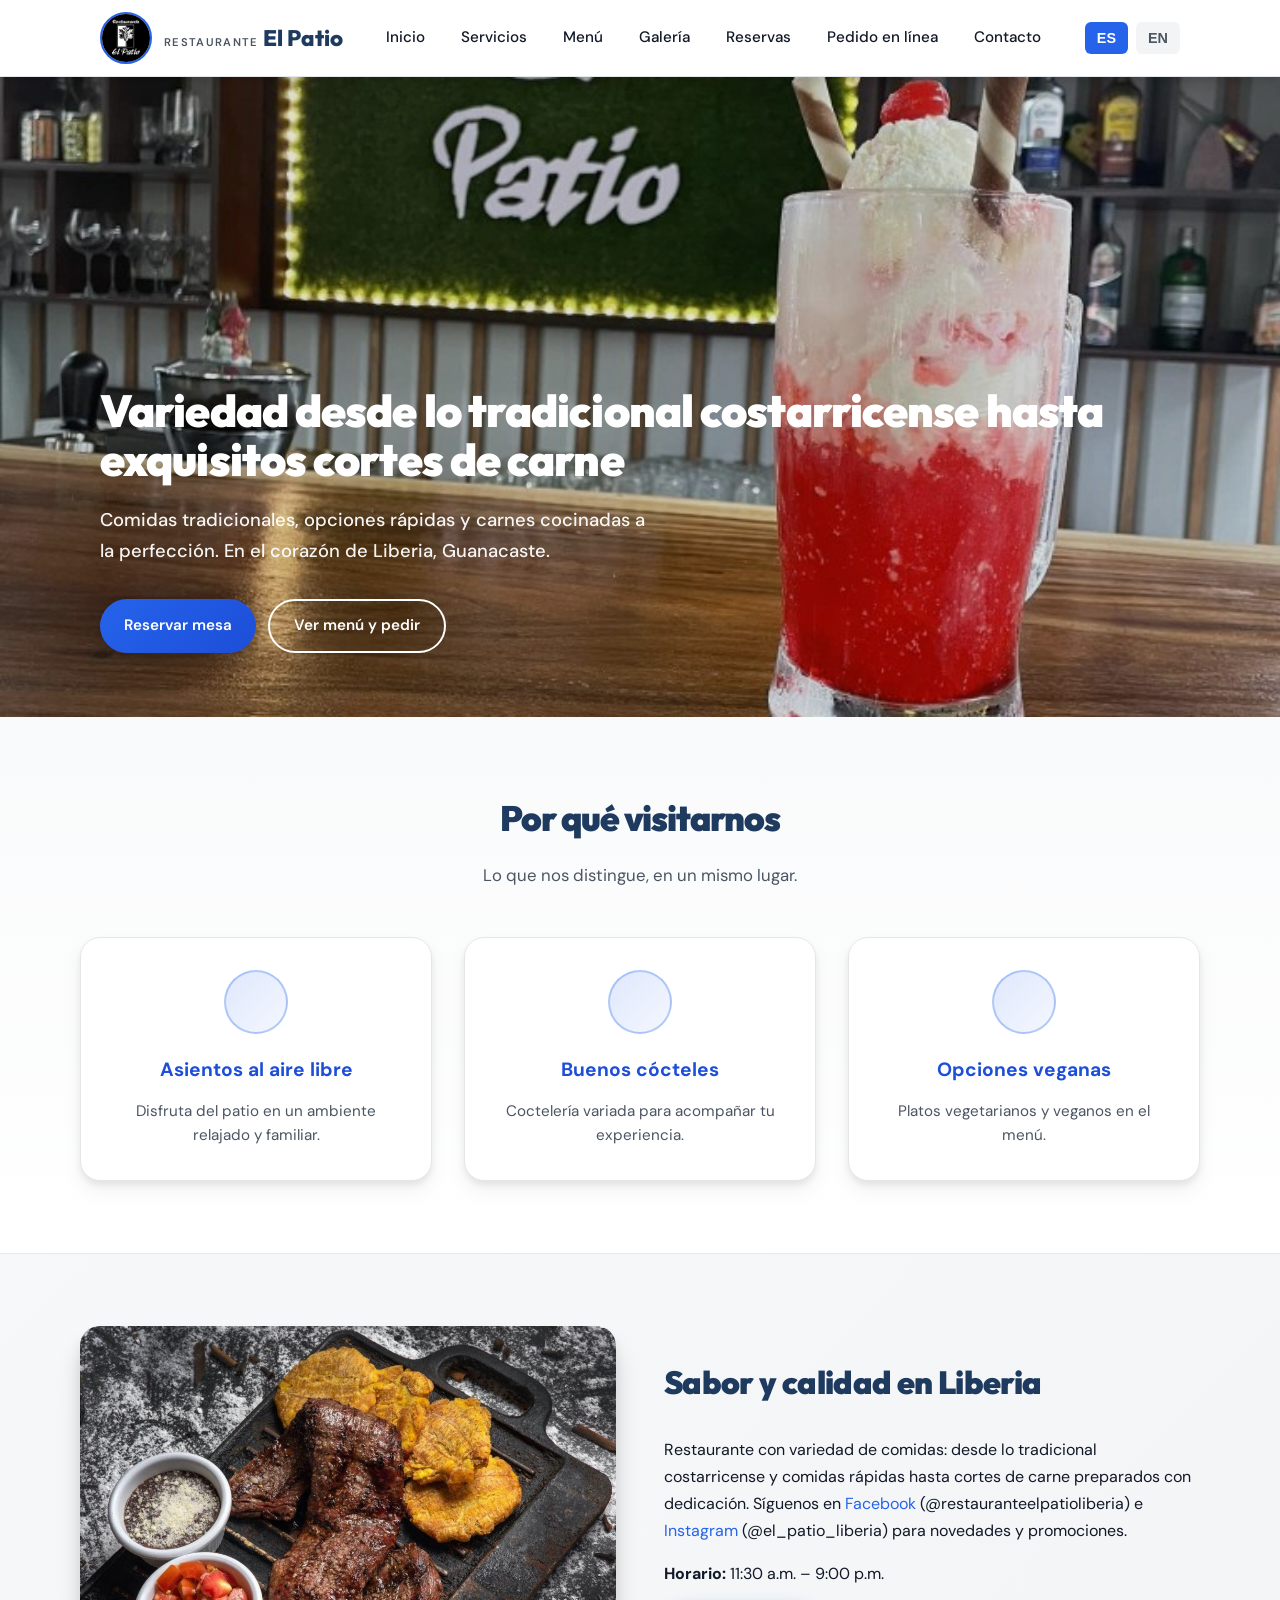
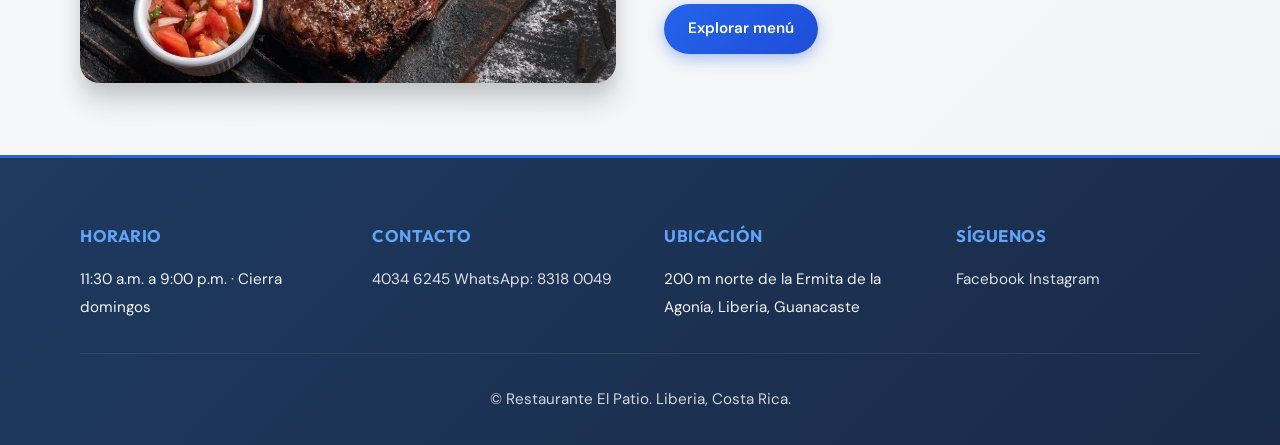
==== commit a3a35141: "actualizacion pagina: reservas, menu y estilos" ====
--- a/index.html
+++ b/index.html
@@ -51,7 +51,7 @@
 
     <header class="site-header">
       <div class="header-inner">
-        <a class="brand" href="#inicio">
+        <a class="brand" href="index.html">
           <img src="images/patio/logo1.png" alt="Logotipo Restaurante El Patio" width="59" height="59" />
           <span class="brand-text">
             <small>Restaurante</small>
@@ -70,13 +70,13 @@
         </button>
         <nav class="nav" id="main-nav" aria-label="Principal">
           <ul class="nav-list">
-            <li class="nav-item-desktop"><a href="#inicio" id="nav-inicio">Inicio</a></li>
-            <li class="nav-item-desktop"><a href="#servicios" id="nav-servicios">Servicios</a></li>
-            <li><a href="#menu" id="nav-menu">Menú</a></li>
-            <li class="nav-item-desktop"><a href="#galeria" id="nav-galeria">Galería</a></li>
-            <li><a href="#reservas" id="nav-reservas">Reservas</a></li>
-            <li class="nav-item-desktop"><a href="#pedido" id="nav-pedido">Pedido en línea</a></li>
-            <li><a href="#contacto" id="nav-contacto">Contacto</a></li>
+            <li class="nav-item-desktop"><a href="index.html" id="nav-inicio">Inicio</a></li>
+            <li class="nav-item-desktop"><a href="index.html#servicios" id="nav-servicios">Servicios</a></li>
+            <li><a href="menu.html" id="nav-menu">Menú</a></li>
+            <li class="nav-item-desktop"><a href="galeria.html" id="nav-galeria">Galería</a></li>
+            <li><a href="reservas.html" id="nav-reservas">Reservas</a></li>
+            <li class="nav-item-desktop"><a href="menu.html#pedido" id="nav-pedido">Pedido en línea</a></li>
+            <li><a href="contacto.html" id="nav-contacto">Contacto</a></li>
           </ul>
           <div class="lang-selector-mobile">
             <button id="lang-es-mobile" class="lang-btn active" data-lang="es">ES</button>
@@ -91,9 +91,9 @@
     </header>
 
     <div class="quick-action-bar" aria-label="Botones rápidos para móvil">
-      <a class="btn btn-primary quick-action" href="#menu">Menú</a>
-      <a class="btn btn-primary quick-action" href="#reservas">Reservar</a>
-      <a class="btn btn-primary quick-action" href="#contacto">Contacto</a>
+      <a class="btn btn-primary quick-action" href="menu.html">Menú</a>
+      <a class="btn btn-primary quick-action" href="reservas.html">Reservar</a>
+      <a class="btn btn-primary quick-action" href="contacto.html">Contacto</a>
     </div>
 
     <main id="contenido-principal">
@@ -106,8 +106,8 @@
             Guanacaste.
           </p>
           <div class="hero-actions">
-            <a class="btn btn-primary" href="#reservas" id="hero-btn-reservar">Reservar mesa</a>
-            <a class="btn btn-outline" href="#pedido" style="border-color: #fff; color: #fff; background: transparent" id="hero-btn-menu">
+            <a class="btn btn-primary" href="reservas.html" id="hero-btn-reservar">Reservar mesa</a>
+            <a class="btn btn-outline" href="menu.html" style="border-color: #fff; color: #fff; background: transparent" id="hero-btn-menu">
               Ver menú y pedir</a
             >
           </div>
@@ -159,225 +159,44 @@
              
               <strong>Horario:</strong> 12:00 a 9:00 p.m. · cierra los domingos.
             </p>
-            <a class="btn btn-primary" href="#menu" id="nosotros-btn-menu">Explorar menú</a>
-          </div>
-        </div>
-      </section>
-
-      <section class="section section-alt" id="menu" aria-labelledby="menu-title">
-        <div class="container">
-          <div class="section-head">
-            <h2 id="menu-title">Menú</h2>
-            <p id="menu-note">
-              Precios referenciales. <em>Los precios no incluyen el 10% de servicio.</em> Empaque para llevar: ₡300.
-              Consulta postres del día en el local.
-            </p>
-          </div>
-          <div class="menu-filters" id="menu-filters"></div>
-          <div id="menu-root"></div>
-        </div>
-      </section>
-
-      <section class="section" id="galeria" aria-labelledby="galeria-title">
-        <div class="container">
-          <div class="section-head">
-            <h2 id="galeria-title">Galería</h2>
-            <p id="galeria-desc">Ambiente, platos y bebidas de Restaurante El Patio. Toca una foto para ampliarla.</p>
-          </div>
-          <div class="gallery-grid" id="gallery-grid">
-            <button type="button" class="gallery-item" data-full="images/patio/gato.jpg" aria-label="Ver foto: patio nocturno con luces">
-              <img src="images/patio/gato.jpg" alt="Patio exterior del restaurante de noche con luces" loading="lazy" width="400" height="300" />
-            </button>
-            <button type="button" class="gallery-item" data-full="images/patio/rest1.png" aria-label="Ver foto: terraza nocturna">
-              <img src="images/patio/rest1.png" alt="Terraza con iluminación y mesas" loading="lazy" width="400" height="300" />
-            </button>
-            <button type="button" class="gallery-item" data-full="images/patio/rest.jpeg" aria-label="Ver foto: ambiente nocturno">
-              <img src="images/patio/rest.jpeg" alt="Zona de asientos al aire libre por la noche" loading="lazy" width="400" height="300" />
-            </button>
-            <button type="button" class="gallery-item" data-full="images/patio/caption.jpg" aria-label="Ver foto: interior del restaurante">
-              <img src="images/patio/caption.jpg" alt="Interior con mesas de madera y barra" loading="lazy" width="400" height="300" />
-            </button>
-            <button type="button" class="gallery-item" data-full="images/patio/arrachera.jpg" aria-label="Ver foto: arrachera">
-              <img src="images/patio/arrachera.jpg" alt="Plato de arrachera con ensalada y vegetales" loading="lazy" width="400" height="300" />
-            </button>
-            <button type="button" class="gallery-item" data-full="images/patio/carne.jpg" aria-label="Ver foto: carne y guarniciones">
-              <img src="images/patio/carne.jpg" alt="Carne a la parrilla con salsas y plátanos" loading="lazy" width="400" height="300" />
-            </button>
-            <button type="button" class="gallery-item" data-full="images/patio/pasta.jpg" aria-label="Ver foto: pasta">
-              <img src="images/patio/pasta.jpg" alt="Pasta en salsa cremosa con pan" loading="lazy" width="400" height="300" />
-            </button>
-            <button type="button" class="gallery-item" data-full="images/patio/churchil.jpeg" aria-label="Ver foto: churchill">
-              <img src="images/patio/churchil.jpeg" alt="Churchill en vaso alto" loading="lazy" width="400" height="300" />
-            </button>
-          </div>
-        </div>
-      </section>
-
-      <section class="section" id="reservas" aria-labelledby="reservas-title">
-        <div class="container">
-          <div class="section-head">
-            <h2 id="reservas-title">Reserva en línea</h2>
-            <p id="reservas-desc">
-              Completa el formulario y enviaremos tu solicitud por WhatsApp al
-              <a href="https://wa.me/50683180049" rel="noopener noreferrer">8318 0049</a>. También puedes llamarnos al
-              <a href="tel:+50640346245">4034 6245</a>. Te confirmarán disponibilidad por el mismo medio.
-            </p>
-          </div>
-          <div class="card" style="max-width: 520px; margin-inline: auto">
-            <h3 id="reservas-form-title">Datos de la reserva</h3>
-            <form id="form-reserva" novalidate>
-              <label for="nombre" id="reservas-nombre">Nombre completo</label>
-              <input id="nombre" name="nombre" type="text" required autocomplete="name" />
-
-              <label for="telefono" id="reservas-telefono">Teléfono</label>
-              <input id="telefono" name="telefono" type="tel" required autocomplete="tel" placeholder="Ej. 8888-8888" />
-
-              <label for="fecha" id="reservas-fecha">Fecha</label>
-              <input id="fecha" name="fecha" type="date" required />
-
-              <label for="hora" id="reservas-hora">Hora</label>
-              <input id="hora" name="hora" type="time" required />
-
-              <label for="personas" id="reservas-personas">Número de personas</label>
-              <input id="personas" name="personas" type="number" min="1" max="30" value="2" required />
-
-              <label for="notas" id="reservas-notas">Notas (opcional)</label>
-              <textarea id="notas" name="notas" placeholder="Cumpleaños, mesa preferida, etc."></textarea>
-
-              <button class="btn btn-primary" type="submit" style="width: 100%" id="reservas-btn-enviar">Enviar por WhatsApp</button>
-            </form>
-          </div>
-        </div>
-      </section>
-
-      <section class="section section-alt" id="pedido" aria-labelledby="pedido-title">
-        <div class="container">
-          <div class="section-head">
-            <h2 id="pedido-title">Pedido en línea</h2>
-            <p id="pedido-desc">
-              Arma tu pedido desde la sección <a href="#menu">Menú</a> con el botón «Agregar al pedido». Revisa el
-              carrito flotante, ajusta cantidades y envía el pedido por WhatsApp al
-              <a href="https://wa.me/50683180049" rel="noopener noreferrer">8318 0049</a>. Para llamadas:
-              <a href="tel:+50640346245">4034 6245</a>. Puedes combinarlo con
-              <strong>servicio a domicilio</strong> coordinando por el mismo canal.
-            </p>
-          </div>
-          <div class="card" style="max-width: 640px; margin-inline: auto; text-align: center">
-            <h3 style="margin-top: 0" id="pedido-how-title">¿Cómo funciona?</h3>
-            <ol style="text-align: left; max-width: 42ch; margin-inline: auto" id="pedido-steps">
-              <li id="pedido-step1">Elige platos en el menú y agrégalos al carrito.</li>
-              <li id="pedido-step2">Abre el carrito (botón inferior derecho).</li>
-              <li id="pedido-step3">Envía el resumen por WhatsApp para confirmar disponibilidad y total.</li>
-            </ol>
-            <p style="margin-bottom: 0; font-size: 0.95rem; color: var(--gray-600)" id="pedido-note">
-              El carrito guarda en este dispositivo hasta que envíes o vacíes el pedido.
-            </p>
-          </div>
-        </div>
-      </section>
-
-      <section class="section" id="contacto" aria-labelledby="contacto-title">
-        <div class="container split">
-          <div>
-            <h2 id="contacto-title">Contacto y ubicación</h2>
-            <p id="contacto-direccion">
-              <strong>Dirección:</strong><br />
-              200 m norte de la Ermita de la Agonía, Provincia de Guanacaste, Liberia.
-            </p>
-            <p id="contacto-telefono">
-              <strong>Teléfono:</strong>
-              <a href="tel:+50640346245">4034 6245</a><br />
-              <strong>WhatsApp:</strong>
-              <a href="https://wa.me/50683180049" rel="noopener noreferrer">8318 0049</a>
-            </p>
-            <p id="contacto-horario">
-              <strong>Horario:</strong> Abierto a las 11:30 a.m · cierra a las 9:00 p.m.<br />
-              Cierra los domingos.
-            </p>
-            <p>
-              <a
-                class="btn btn-primary"
-                href="https://www.google.com/maps/search/?api=1&query=Restaurante+El+Patio+Liberia+Guanacaste"
-                rel="noopener noreferrer"
-                id="contacto-btn-maps"
-                >Cómo llegar en Maps</a
-              >
-            </p>
-          </div>
-          <div class="split-img">
-            <img src="images/building.png" alt="Fachada del Restaurante El Patio" loading="lazy" />
+            <a class="btn btn-primary" href="menu.html" id="nosotros-btn-menu">Explorar menú</a>
           </div>
         </div>
       </section>
     </main>
 
-    <footer class="footer">
-      <div class="footer-grid">
-        <div>
-          <h3 id="footer-title">Restaurante El Patio</h3>
-          <p id="footer-info">
-            200 m norte de la Ermita de la Agonía, Liberia, Guanacaste.<br />
-            Tel. <a href="tel:+50640346245">4034 6245</a><br />
-            WhatsApp <a href="https://wa.me/50683180049" rel="noopener noreferrer">8318 0049</a>
-          </p>
-          <p style="margin-top: 1rem" id="footer-note">*Precios no incluyen 10% de servicio. Empaque para llevar ₡300.</p>
-        </div>
-        <div>
-          <h3 id="footer-redes">Redes</h3>
-          <ul class="social-links">
-            <li>
-              <a href="https://www.facebook.com/restauranteelpatioliberia" rel="noopener noreferrer">Facebook</a>
-            </li>
-            <li>
+    <footer class="site-footer">
+      <div class="container">
+        <div class="footer-content">
+          <div>
+            <strong id="footer-hours-title">Horario</strong>
+            <p id="footer-hours">11:30 a.m. a 9:00 p.m. · Cierra domingos</p>
+          </div>
+          <div>
+            <strong id="footer-contact-title">Contacto</strong>
+            <p>
+              <a href="tel:+50640346245">4034 6245</a><br />
+              <a href="https://wa.me/50683180049" rel="noopener noreferrer">WhatsApp: 8318 0049</a>
+            </p>
+          </div>
+          <div>
+            <strong id="footer-location-title">Ubicación</strong>
+            <p id="footer-location">200 m norte de la Ermita de la Agonía, Liberia, Guanacaste</p>
+          </div>
+          <div>
+            <strong id="footer-follow-title">Síguenos</strong>
+            <p>
+              <a href="https://www.facebook.com/restauranteelpatioliberia" rel="noopener noreferrer">Facebook</a><br />
               <a href="https://www.instagram.com/el_patio_liberia" rel="noopener noreferrer">Instagram</a>
-            </li>
-          </ul>
-        </div>
-        <div>
-          <h3 id="footer-enlaces">Enlaces</h3>
-          <ul>
-            <li><a href="#menu">Menú</a></li>
-            <li><a href="#galeria">Galería</a></li>
-            <li><a href="#reservas">Reservas</a></li>
-            <li><a href="#pedido">Pedido en línea</a></li>
-          </ul>
+            </p>
+          </div>
+        </div>
+        <div class="footer-bottom">
+          <p id="footer-copyright">&copy; 2026 Restaurante El Patio. Todos los derechos reservados.</p>
         </div>
       </div>
-      <p class="footer-bottom" id="footer-copyright">© <span id="year"></span> Restaurante El Patio. Liberia, Costa Rica.</p>
     </footer>
 
-    <button type="button" class="cart-fab" id="cart-fab" aria-label="Abrir carrito de pedido">
-      Pedido <span class="count" id="cart-count">0</span>
-    </button>
-
-    <div
-      class="lightbox-backdrop"
-      id="lightbox"
-      role="dialog"
-      aria-modal="true"
-      aria-hidden="true"
-      aria-label="Vista ampliada de la foto"
-      hidden
-    >
-      <button type="button" class="lightbox-close" id="lightbox-close" aria-label="Cerrar galería">Cerrar</button>
-      <img class="lightbox-img" id="lightbox-img" src="" alt="" />
-    </div>
-
-    <div class="modal-backdrop" id="cart-modal" role="dialog" aria-modal="true" aria-hidden="true" aria-labelledby="cart-title">
-      <div class="modal">
-        <h2 id="cart-title">Tu pedido</h2>
-        <div id="cart-lines"></div>
-        <div class="cart-total"><span id="cart-total-text">Total estimado:</span> <span id="cart-total-amount">₡0</span></div>
-        <div class="modal-actions">
-          <button type="button" class="btn btn-primary" id="whatsapp-order">Enviar pedido por WhatsApp</button>
-          <button type="button" class="btn btn-ghost" id="cart-btn-cerrar">Cerrar</button>
-        </div>
-      </div>
-    </div>
-
-    <script>
-      document.getElementById("year").textContent = new Date().getFullYear();
-    </script>
     <script src="js/translations.js"></script>
     <script src="js/menu-data.js"></script>
     <script src="js/app.js"></script>
--- a/css/styles.css
+++ b/css/styles.css
@@ -761,54 +761,75 @@
   transition: var(--transition);
 }
 
-.footer {
-  background: var(--blue-muted);
+.site-footer {
+  background: linear-gradient(135deg, #1e3a5f 0%, #1a2a48 100%);
   color: var(--white);
-  padding: 3rem 1.25rem 2rem;
-  border-top: none;
-}
-
-.footer a {
+  padding: 4rem 1.25rem 2rem;
+  border-top: 3px solid #2563eb;
+  margin-top: auto;
+}
+
+.site-footer a {
   color: rgba(255, 255, 255, 0.9);
   transition: var(--transition);
-}
-
-.footer a:hover {
-  color: var(--accent-light);
+  text-decoration: none;
+}
+
+.site-footer a:hover {
+  color: #60a5fa;
   text-decoration: underline;
 }
 
-.footer-grid {
+.site-footer .container {
   max-width: 1120px;
   margin: 0 auto;
+}
+
+.site-footer .footer-content {
   display: grid;
-  grid-template-columns: 2fr 1fr 1fr;
-  gap: 2.5rem;
+  grid-template-columns: repeat(auto-fit, minmax(200px, 1fr));
+  gap: 3rem;
   margin-bottom: 2rem;
 }
 
-.footer h3 {
+.site-footer .footer-content > div {
+  display: flex;
+  flex-direction: column;
+}
+
+.site-footer strong {
   font-family: var(--font-display);
-  font-size: 1.15rem;
-  margin: 0 0 1.25rem;
+  font-size: 1.05rem;
+  margin: 0 0 1rem;
   font-weight: 700;
-}
-
-.footer p,
-.footer li {
+  color: #60a5fa;
+  text-transform: uppercase;
+  letter-spacing: 0.5px;
+}
+
+.site-footer p {
   font-size: 0.95rem;
   opacity: 0.95;
-  line-height: 1.7;
-}
-
-.footer ul {
-  list-style: none;
-  padding: 0;
-  margin: 0;
-}
-
-.footer li {
-  margin-bottom: 0.75rem;
+  line-height: 1.8;
+  margin: 0 0 0.5rem;
+}
+
+.site-footer p:last-child {
+  margin-bottom: 0;
+}
+
+.site-footer br {
+  content: '';
+}
+
+.footer-bottom {
+  max-width: 1120px;
+  margin: 0 auto;
+  padding-top: 2rem;
+  border-top: 1px solid rgba(255, 255, 255, 0.1);
+  font-size: 0.9rem;
+  opacity: 0.85;
+  text-align: center;
 }
 
 .social-links {
@@ -821,27 +842,19 @@
   display: inline-flex;
   align-items: center;
   gap: 0.35rem;
-  padding: 0.4rem 0.75rem;
-  background: rgba(255, 255, 255, 0.1);
-  border-radius: 8px;
+  padding: 0.5rem 1rem;
+  background: rgba(96, 165, 250, 0.15);
+  border-radius: 6px;
   text-decoration: none;
   transition: var(--transition);
+  border: 1px solid rgba(96, 165, 250, 0.3);
 }
 
 .social-links a:hover {
-  background: rgba(255, 255, 255, 0.18);
+  background: rgba(96, 165, 250, 0.25);
   transform: translateY(-2px);
+  border-color: rgba(96, 165, 250, 0.6);
   text-decoration: none;
-}
-
-.footer-bottom {
-  max-width: 1120px;
-  margin: 0 auto;
-  padding-top: 1.75rem;
-  border-top: 1px solid rgba(255, 255, 255, 0.15);
-  font-size: 0.85rem;
-  opacity: 0.85;
-  text-align: center;
 }
 
 /* Cart FAB */
@@ -1102,7 +1115,7 @@
 
   .split,
   .forms-grid,
-  .footer-grid {
+  .site-footer .footer-content {
     grid-template-columns: 1fr;
   }
 
